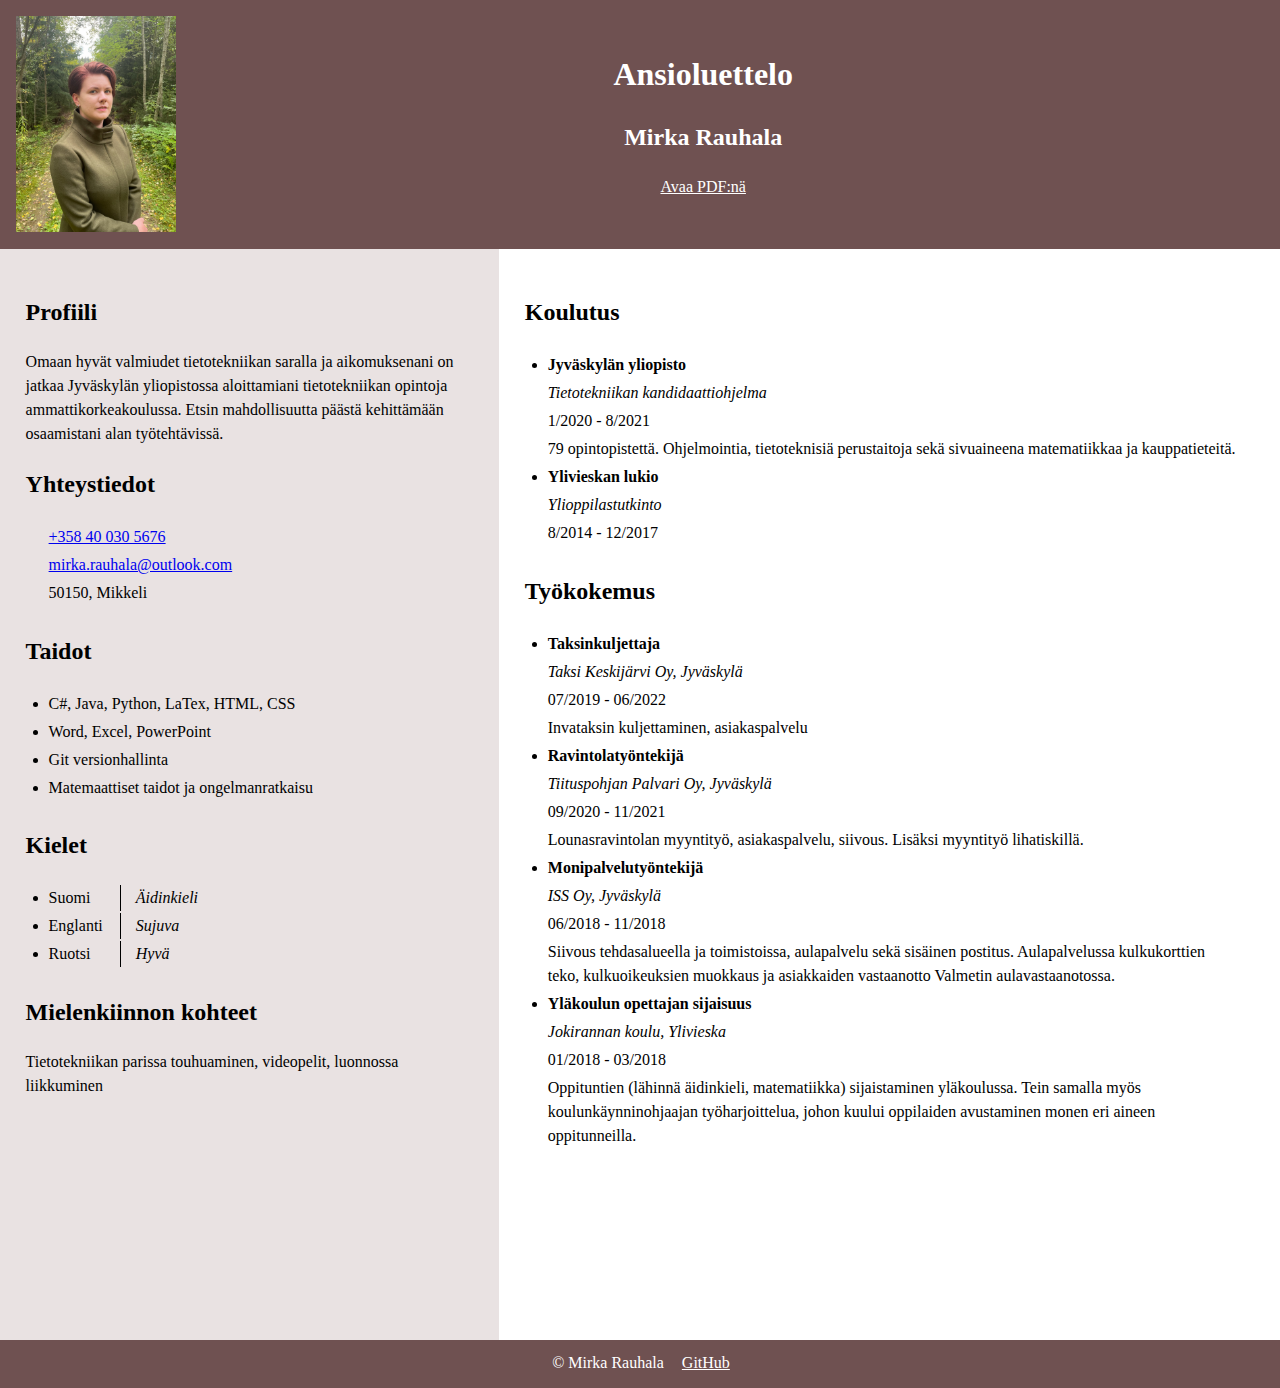
==== cv.html @ 895f56e8 "Footer ja kuva sekä hienosäätöä" ====
<!DOCTYPE html>
<html lang="en">
<head>
    <link rel="stylesheet" href="tyylit.css">
    <meta charset="UTF-8">
    <meta http-equiv="X-UA-Compatible" content="IE=edge">
    <meta name="viewport" content="width=device-width, initial-scale=1.0">
    <title>Ansioluettelo | Mirka Rauhala</title>
</head>
<body>
    <header class="header">
        <img src="img/cv_kuva.jpg" alt="Mirka Rauhala" style="float: left;width: 10em;">
        <div style="margin: 2.1em">
            <h1>Ansioluettelo</h1>
            <h2>Mirka Rauhala</h2>
            <a href="/assets/cv.pdf" target="_blank" style="color: white;">Avaa PDF:nä</a>
        </div>
    </header>

    <section class="leftcol">
        <h2>Profiili</h2>
        <p>Omaan hyvät valmiudet tietotekniikan saralla ja aikomuksenani on jatkaa Jyväskylän yliopistossa aloittamiani tietotekniikan opintoja ammattikorkeakoulussa. Etsin mahdollisuutta päästä kehittämään osaamistani alan työtehtävissä.</p>
        
        <h2>Yhteystiedot</h2>
        <table>
            <tr>
                <td><a href="tel:+358400305676">+358 40 030 5676</a></td>
            </tr>
            <tr>
                <td><a href="mailto:mirka.rauhala@outlook.com">mirka.rauhala@outlook.com</a></td>
            </tr>
            <tr>
                <td>50150, Mikkeli</td>
            </tr>
        </table>

        <h2>Taidot</h2>
        <table>
            <tr>
                <td><li>C#, Java, Python, LaTex, HTML, CSS</li></td>
            </tr>
            <tr>
                <td><li>Word, Excel, PowerPoint</li></td>
            </tr>
            <tr>
                <td><li>Git versionhallinta</li></td>
            </tr>
            <tr>
                <td><li>Matemaattiset taidot ja ongelmanratkaisu</li></td>
            </tr>
        </table>

        <h2>Kielet</h2>
        <table>
            <tr>
                <td><li>Suomi</li></td>
                <td class="td"><i>Äidinkieli</i></td>
            </tr>
            <tr>
                <td><li>Englanti</li> </td>
                <td class="td"><i>Sujuva</i></td>
            </tr>
            <tr>
                <td><li>Ruotsi</li></td>
                <td class="td"><i>Hyvä</i></td>
            </tr>
        </table>

        <h2>Mielenkiinnon kohteet</h2>
        <p>Tietotekniikan parissa touhuaminen, videopelit, luonnossa liikkuminen</p>
    </section>

    <section class="rightcol">
        <h2>Koulutus</h2>
        <table>
            <tr>
                <td><li><b>Jyväskylän yliopisto</b></li></td>
            </tr>
            <tr class="rightcoltr">
                <td><i>Tietotekniikan kandidaattiohjelma</i></td>
            </tr>
            <tr class="rightcoltr">
                <td>1/2020 - 8/2021</td>
            </tr>
            <tr class="rightcoltr">
                <td>79 opintopistettä. Ohjelmointia, tietoteknisiä perustaitoja sekä sivuaineena matematiikkaa ja kauppatieteitä.</td>
            </tr>
            <tr>
                <td><li><b>Ylivieskan lukio</b></li></td>
            </tr>
            <tr class="rightcoltr">
                <td><i>Ylioppilastutkinto</i></td>
            </tr>
            <tr>
                <td>8/2014 - 12/2017</td>
            </tr>
        </table>

        <h2>Työkokemus</h2>
        <table>
            <tr>
                <td><li><b>Taksinkuljettaja</b></li></td>
            </tr>
            <tr class="rightcoltr">
                <td><i>Taksi Keskijärvi Oy, Jyväskylä</i></td>
            </tr>
            <tr class="rightcoltr">
                <td>07/2019 - 06/2022</td>
            </tr>
            <tr class="rightcoltr">
                <td>Invataksin kuljettaminen, asiakaspalvelu</td>
            </tr>
            <tr>
                <td><li><b>Ravintolatyöntekijä</b></li></td>
            </tr>
            <tr class="rightcoltr">
                <td><i>Tiituspohjan Palvari Oy, Jyväskylä</i></td>
            </tr>
            <tr class="rightcoltr">
                <td>09/2020 - 11/2021</td>
            </tr>
            <tr class="rightcoltr">
                <td>Lounasravintolan myyntityö, asiakaspalvelu, siivous. Lisäksi myyntityö lihatiskillä.</td>
            </tr>
            <tr>
                <td><li><b>Monipalvelutyöntekijä</b></li></td>
            </tr>
            <tr class="rightcoltr">
                <td><i>ISS Oy, Jyväskylä</i></td>
            </tr>
            <tr class="rightcoltr">
                <td>06/2018 - 11/2018</td>
            </tr>
            <tr class="rightcoltr">
                <td>Siivous tehdasalueella ja toimistoissa, aulapalvelu sekä sisäinen postitus. Aulapalvelussa kulkukorttien teko, kulkuoikeuksien muokkaus ja asiakkaiden vastaanotto Valmetin aulavastaanotossa.</td>
            </tr>
            <tr>
                <td><li><b>Yläkoulun opettajan sijaisuus</b></li></td>
            </tr>
            <tr class="rightcoltr">
                <td><i>Jokirannan koulu, Ylivieska</i></td>
            </tr>
            <tr class="rightcoltr">
                <td>01/2018 - 03/2018</td>
            </tr>
            <tr class="rightcoltr">
                <td>Oppituntien (lähinnä äidinkieli, matematiikka) sijaistaminen yläkoulussa. Tein samalla myös koulunkäynninohjaajan työharjoittelua, johon kuului oppilaiden avustaminen monen eri aineen oppitunneilla.</td>
            </tr>
        </table>
    </section>

    <footer>
        <table style="margin-left:auto;margin-right:auto;">
            <tr>
                <td>© Mirka Rauhala</td>
                <td><a style="color: white;" href="https://github.com/rauhalam">GitHub</a></td>
            </tr>
        </table>
    </footer>
</body>
</html>
---- tyylit.css ----
/* Tänne tyylit */
body {
    box-sizing: border-box;
    background-color: white;
    font-family: 'Palatino', 'Times New Roman', Times, serif;
    margin: 0;
    padding: 0;
    line-height: 1.5;
}
.header {
    background-color: #6f5151;
    color: white;
    text-align: center;
    padding: 1em;
}
.leftcol {
    float: left;
    background-color: #e9e2e2;
    width: 35%;
    padding: 2%;
    height: 65em;
}
.rightcol {
    float: left;
    background-color: white;
    padding: 2%;
    width: 57%;
}
img {
    width: 100%;
}
table {
    border: none;
    padding-bottom: 5px;
    margin-left: 20px;
}
td {
    text-align: left;
    padding-right: 15px;
}
.td {
    padding-left: 15px;
    border-left: black solid 1px;
}
.rightcoltr {
    padding-left: 15px;
}
footer {
    background-color: #6f5151;
    color: white;
    text-align: center;
    padding: 0.5em;
    height: 2em;
    width: 100%;
    float: left;
}
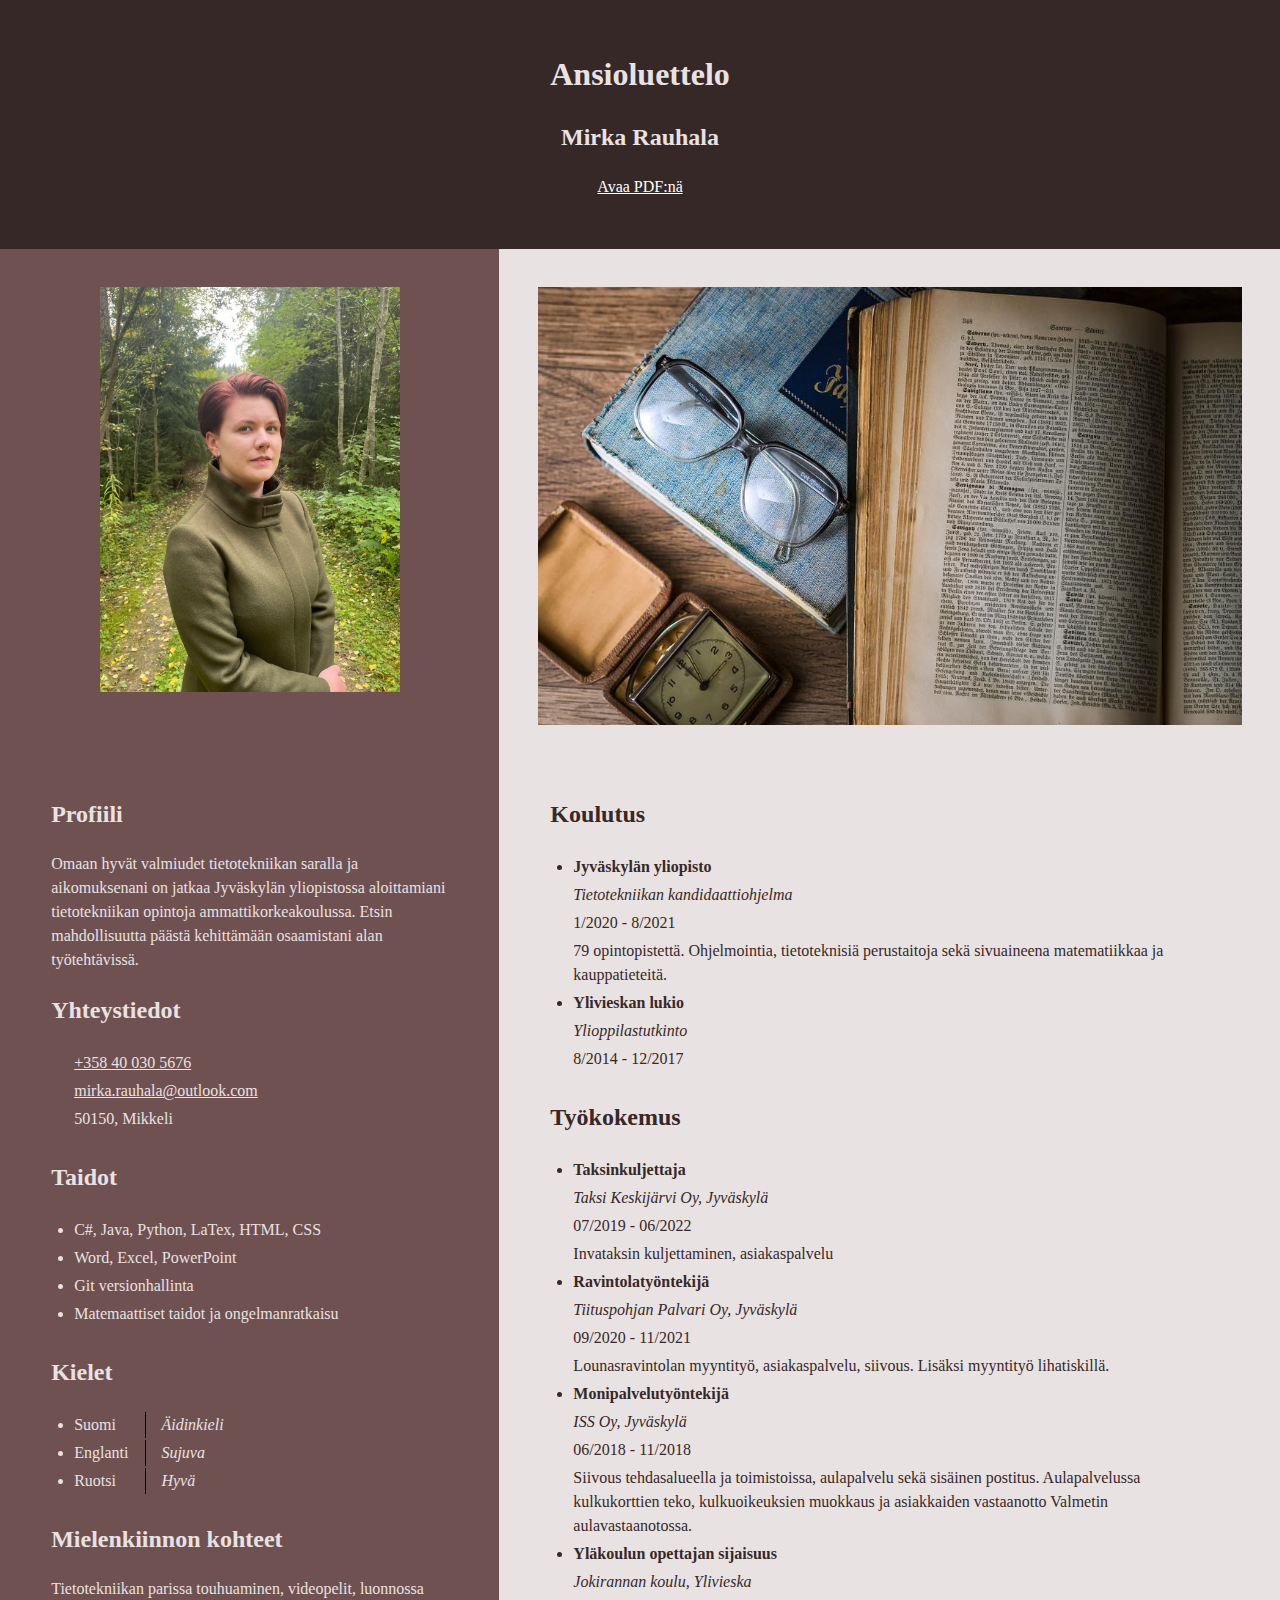
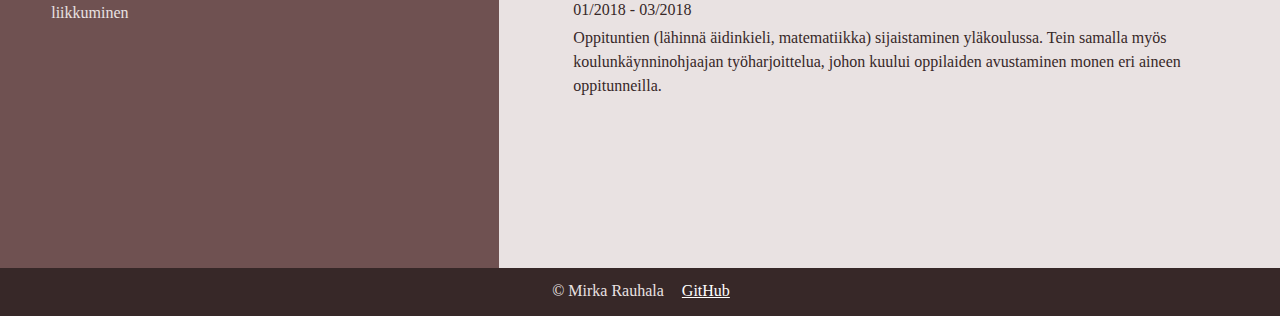
==== commit 6d9e67b2: "sivuston rakenteen muutoksia" ====
--- a/cv.html
+++ b/cv.html
@@ -9,7 +9,7 @@
 </head>
 <body>
     <header class="header">
-        <img src="img/cv_kuva.jpg" alt="Mirka Rauhala" style="float: left;width: 10em;">
+        <!--<img src="img/cv_kuva.jpg" alt="Mirka Rauhala" style="float: left;width: 10em;"> -->
         <div style="margin: 2.1em">
             <h1>Ansioluettelo</h1>
             <h2>Mirka Rauhala</h2>
@@ -17,17 +17,29 @@
         </div>
     </header>
 
+    <section class="middleleft">
+        <img style="max-width: 300px;" src="img/cv_kuva.jpg" alt="Mirka Rauhala">
+    </section>
+
+    <section class="middleright">
+        <img src="img/book.jpg" alt="Opiskelu">
+        <!-- <div style="width: 200px; height:50px; margin: auto;">
+            <h2>Profiili</h2>
+            <p>Omaan hyvät valmiudet tietotekniikan saralla ja aikomuksenani on jatkaa Jyväskylän yliopistossa aloittamiani tietotekniikan opintoja ammattikorkeakoulussa. Etsin mahdollisuutta päästä kehittämään osaamistani alan työtehtävissä.</p> 
+        </div> -->
+    </section>
+
     <section class="leftcol">
         <h2>Profiili</h2>
-        <p>Omaan hyvät valmiudet tietotekniikan saralla ja aikomuksenani on jatkaa Jyväskylän yliopistossa aloittamiani tietotekniikan opintoja ammattikorkeakoulussa. Etsin mahdollisuutta päästä kehittämään osaamistani alan työtehtävissä.</p>
+        <p>Omaan hyvät valmiudet tietotekniikan saralla ja aikomuksenani on jatkaa Jyväskylän yliopistossa aloittamiani tietotekniikan opintoja ammattikorkeakoulussa. Etsin mahdollisuutta päästä kehittämään osaamistani alan työtehtävissä.</p> 
         
         <h2>Yhteystiedot</h2>
         <table>
             <tr>
-                <td><a href="tel:+358400305676">+358 40 030 5676</a></td>
+                <td><a style="color: #e9e2e2;" href="tel:+358400305676">+358 40 030 5676</a></td>
             </tr>
             <tr>
-                <td><a href="mailto:mirka.rauhala@outlook.com">mirka.rauhala@outlook.com</a></td>
+                <td><a style="color: #e9e2e2;" href="mailto:mirka.rauhala@outlook.com">mirka.rauhala@outlook.com</a></td>
             </tr>
             <tr>
                 <td>50150, Mikkeli</td>
--- a/tyylit.css
+++ b/tyylit.css
@@ -1,33 +1,53 @@
 /* Tänne tyylit */
 body {
     box-sizing: border-box;
-    background-color: white;
+    background-color:#e9e2e2;
+    color: #372828;
     font-family: 'Palatino', 'Times New Roman', Times, serif;
     margin: 0;
     padding: 0;
     line-height: 1.5;
 }
 .header {
-    background-color: #6f5151;
-    color: white;
+    background-color: #372828;
+    color:#e9e2e2;
     text-align: center;
     padding: 1em;
 }
+.middleleft {
+    padding: 3%;
+    background-color:#6f5151;
+    width: 33%;
+    float: left;
+    height: 25em;
+}
+.middleright {
+    padding: 3%;
+    background-color:#e9e2e2;
+    color:#372828;
+    width: 55%;
+    float: left;
+    height: 25em;
+    margin: 0 auto;
+}
 .leftcol {
     float: left;
-    background-color: #e9e2e2;
-    width: 35%;
-    padding: 2%;
+    background-color:#6f5151;
+    color:#e9e2e2;
+    width: 31%;
+    padding: 4%;
     height: 65em;
 }
 .rightcol {
     float: left;
-    background-color: white;
-    padding: 2%;
-    width: 57%;
+    background-color:#e9e2e2;
+    padding: 4%;
+    width: 53%;
 }
 img {
     width: 100%;
+    margin: auto;
+    display: block;
 }
 table {
     border: none;
@@ -46,8 +66,8 @@
     padding-left: 15px;
 }
 footer {
-    background-color: #6f5151;
-    color: white;
+    background-color:#372828;
+    color:#e9e2e2;
     text-align: center;
     padding: 0.5em;
     height: 2em;
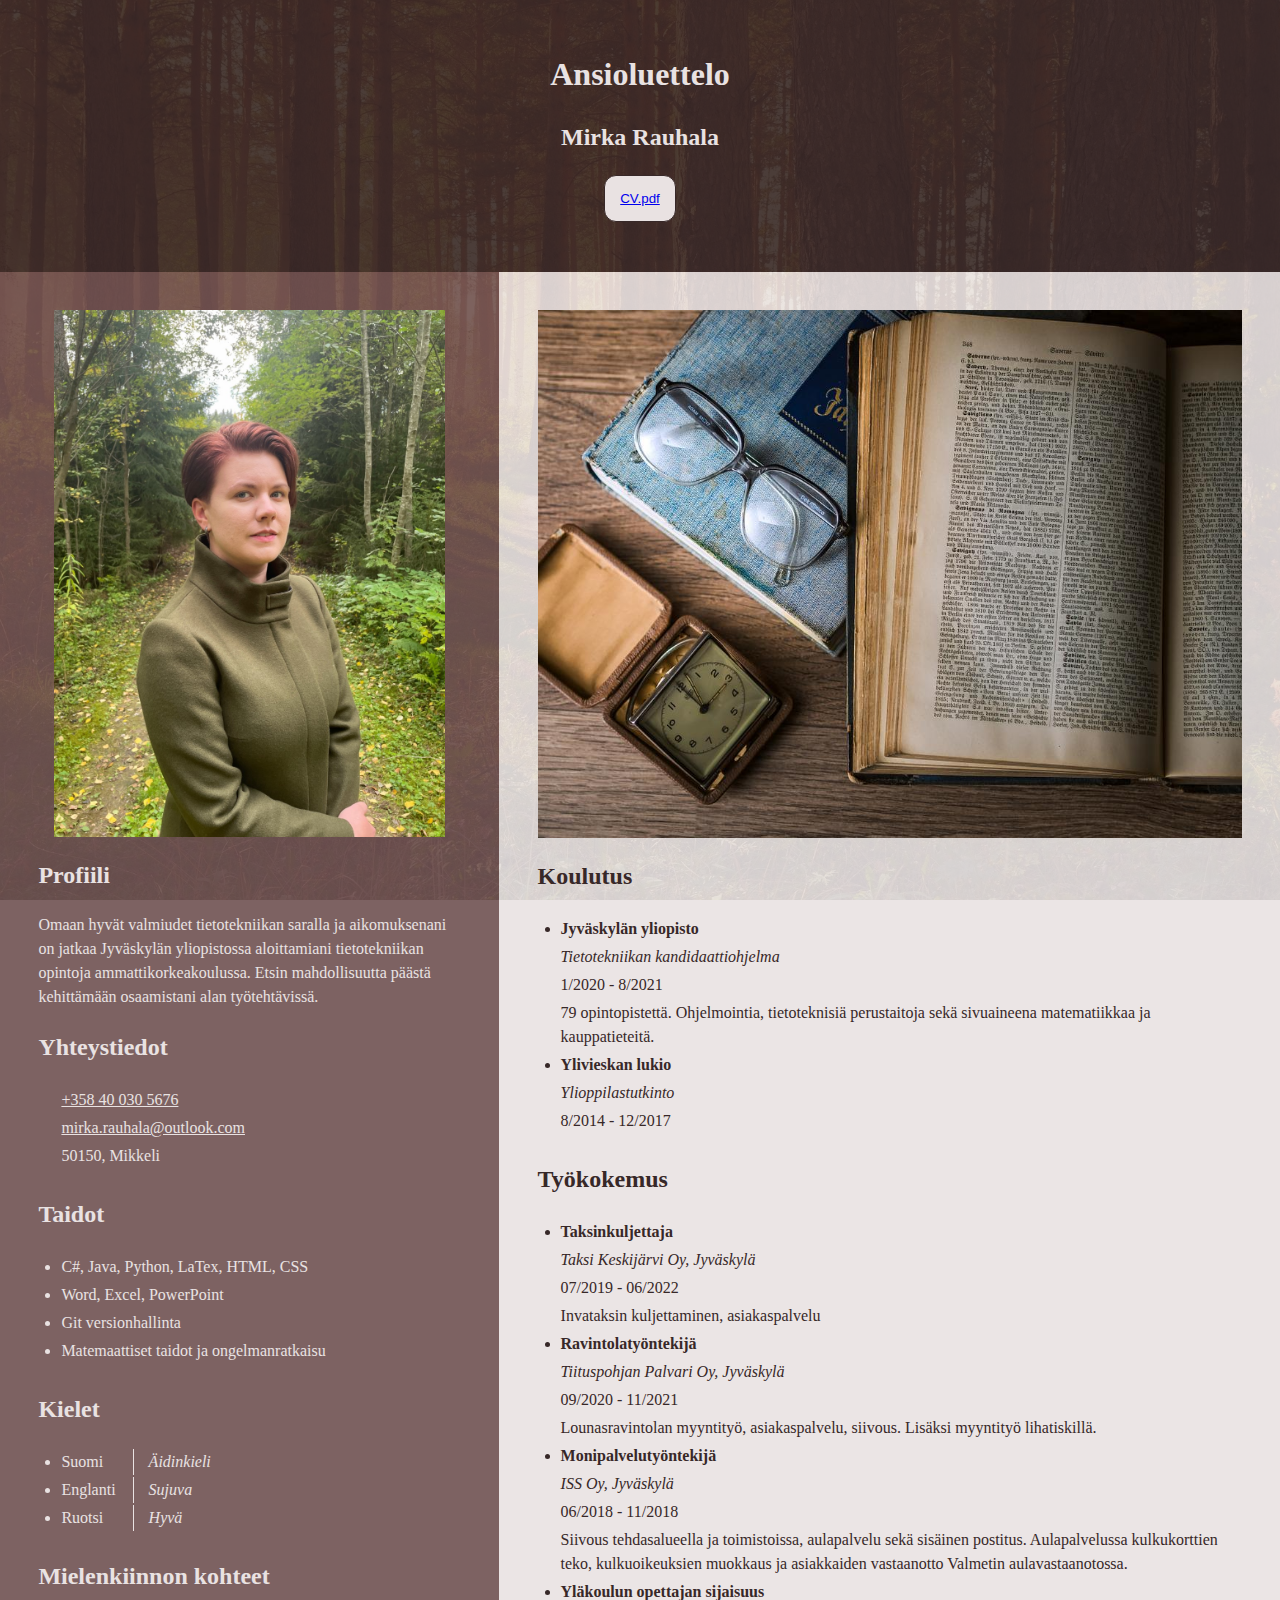
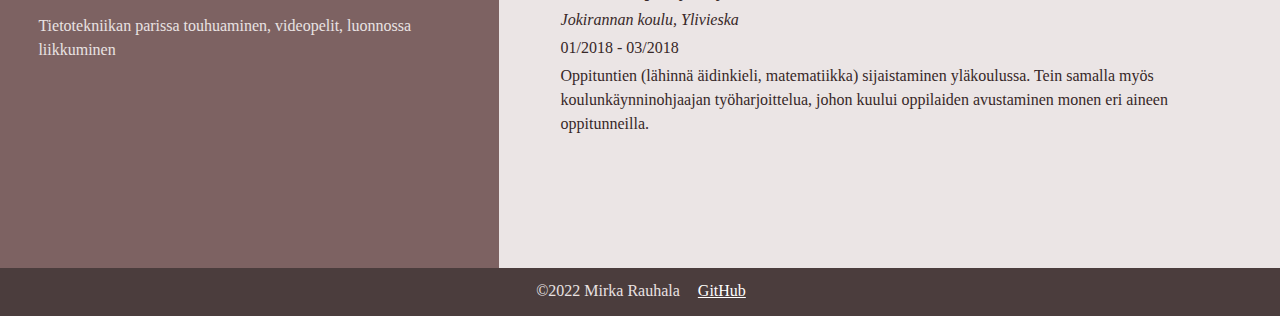
==== commit edba7da8: "Kuvien kanssa taistelu" ====
--- a/cv.html
+++ b/cv.html
@@ -8,166 +8,161 @@
     <title>Ansioluettelo | Mirka Rauhala</title>
 </head>
 <body>
-    <header class="header">
-        <!--<img src="img/cv_kuva.jpg" alt="Mirka Rauhala" style="float: left;width: 10em;"> -->
-        <div style="margin: 2.1em">
-            <h1>Ansioluettelo</h1>
-            <h2>Mirka Rauhala</h2>
-            <a href="/assets/cv.pdf" target="_blank" style="color: white;">Avaa PDF:nä</a>
-        </div>
-    </header>
-
-    <section class="middleleft">
-        <img style="max-width: 300px;" src="img/cv_kuva.jpg" alt="Mirka Rauhala">
+    <section class="sivu">
+        <header class="header">
+            <!--<img src="img/cv_kuva.jpg" alt="Mirka Rauhala" style="float: left;width: 10em;"> -->
+            <div style="margin: 2.1em">
+                <h1>Ansioluettelo</h1>
+                <h2>Mirka Rauhala</h2>
+                <button class="button button1"><a href="/assets/cv.pdf" target="_blank">CV.pdf</a></button>
+            </div>
+        </header>
+        <!-- <section class="middleleft">
+            <img src="img/cv_kuva_scale.jpg" alt="Mirka Rauhala">
+        </section>
+        <section class="middleright">
+            <img src="img/book.jpg" alt="Opiskelu">
+        </section> -->
+        <section class="leftcol">
+            <div style="width: 92.5%; margin-left: auto; margin-right: auto;">
+                <img src="img/cv_kuva.jpg" alt="Mirka Rauhala">
+            </div>
+            <h2>Profiili</h2>
+            <p>Omaan hyvät valmiudet tietotekniikan saralla ja aikomuksenani on jatkaa Jyväskylän yliopistossa aloittamiani tietotekniikan opintoja ammattikorkeakoulussa. Etsin mahdollisuutta päästä kehittämään osaamistani alan työtehtävissä.</p>
+        
+            <h2>Yhteystiedot</h2>
+            <table>
+                <tr>
+                    <td><a style="color: #e9e2e2;" href="tel:+358400305676">+358 40 030 5676</a></td>
+                </tr>
+                <tr>
+                    <td><a style="color: #e9e2e2;" href="mailto:mirka.rauhala@outlook.com">mirka.rauhala@outlook.com</a></td>
+                </tr>
+                <tr>
+                    <td>50150, Mikkeli</td>
+                </tr>
+            </table>
+            <h2>Taidot</h2>
+            <table>
+                <tr>
+                    <td><li>C#, Java, Python, LaTex, HTML, CSS</li></td>
+                </tr>
+                <tr>
+                    <td><li>Word, Excel, PowerPoint</li></td>
+                </tr>
+                <tr>
+                    <td><li>Git versionhallinta</li></td>
+                </tr>
+                <tr>
+                    <td><li>Matemaattiset taidot ja ongelmanratkaisu</li></td>
+                </tr>
+            </table>
+            <h2>Kielet</h2>
+            <table>
+                <tr>
+                    <td><li>Suomi</li></td>
+                    <td class="td"><i>Äidinkieli</i></td>
+                </tr>
+                <tr>
+                    <td><li>Englanti</li> </td>
+                    <td class="td"><i>Sujuva</i></td>
+                </tr>
+                <tr>
+                    <td><li>Ruotsi</li></td>
+                    <td class="td"><i>Hyvä</i></td>
+                </tr>
+            </table>
+            <h2>Mielenkiinnon kohteet</h2>
+            <p>Tietotekniikan parissa touhuaminen, videopelit, luonnossa liikkuminen</p>
+        </section>
+        <section class="rightcol">
+            <div style="width: 100%;">
+                <img src="img/book.jpg" alt="Opiskelu">
+            </div>
+            <h2>Koulutus</h2>
+            <table>
+                <tr>
+                    <td><li><b>Jyväskylän yliopisto</b></li></td>
+                </tr>
+                <tr class="rightcoltr">
+                    <td><i>Tietotekniikan kandidaattiohjelma</i></td>
+                </tr>
+                <tr class="rightcoltr">
+                    <td>1/2020 - 8/2021</td>
+                </tr>
+                <tr class="rightcoltr">
+                    <td>79 opintopistettä. Ohjelmointia, tietoteknisiä perustaitoja sekä sivuaineena matematiikkaa ja kauppatieteitä.</td>
+                </tr>
+                <tr>
+                    <td><li><b>Ylivieskan lukio</b></li></td>
+                </tr>
+                <tr class="rightcoltr">
+                    <td><i>Ylioppilastutkinto</i></td>
+                </tr>
+                <tr>
+                    <td>8/2014 - 12/2017</td>
+                </tr>
+            </table>
+            <h2>Työkokemus</h2>
+            <table>
+                <tr>
+                    <td><li><b>Taksinkuljettaja</b></li></td>
+                </tr>
+                <tr class="rightcoltr">
+                    <td><i>Taksi Keskijärvi Oy, Jyväskylä</i></td>
+                </tr>
+                <tr class="rightcoltr">
+                    <td>07/2019 - 06/2022</td>
+                </tr>
+                <tr class="rightcoltr">
+                    <td>Invataksin kuljettaminen, asiakaspalvelu</td>
+                </tr>
+                <tr>
+                    <td><li><b>Ravintolatyöntekijä</b></li></td>
+                </tr>
+                <tr class="rightcoltr">
+                    <td><i>Tiituspohjan Palvari Oy, Jyväskylä</i></td>
+                </tr>
+                <tr class="rightcoltr">
+                    <td>09/2020 - 11/2021</td>
+                </tr>
+                <tr class="rightcoltr">
+                    <td>Lounasravintolan myyntityö, asiakaspalvelu, siivous. Lisäksi myyntityö lihatiskillä.</td>
+                </tr>
+                <tr>
+                    <td><li><b>Monipalvelutyöntekijä</b></li></td>
+                </tr>
+                <tr class="rightcoltr">
+                    <td><i>ISS Oy, Jyväskylä</i></td>
+                </tr>
+                <tr class="rightcoltr">
+                    <td>06/2018 - 11/2018</td>
+                </tr>
+                <tr class="rightcoltr">
+                    <td>Siivous tehdasalueella ja toimistoissa, aulapalvelu sekä sisäinen postitus. Aulapalvelussa kulkukorttien teko, kulkuoikeuksien muokkaus ja asiakkaiden vastaanotto Valmetin aulavastaanotossa.</td>
+                </tr>
+                <tr>
+                    <td><li><b>Yläkoulun opettajan sijaisuus</b></li></td>
+                </tr>
+                <tr class="rightcoltr">
+                    <td><i>Jokirannan koulu, Ylivieska</i></td>
+                </tr>
+                <tr class="rightcoltr">
+                    <td>01/2018 - 03/2018</td>
+                </tr>
+                <tr class="rightcoltr">
+                    <td>Oppituntien (lähinnä äidinkieli, matematiikka) sijaistaminen yläkoulussa. Tein samalla myös koulunkäynninohjaajan työharjoittelua, johon kuului oppilaiden avustaminen monen eri aineen oppitunneilla.</td>
+                </tr>
+            </table>
+        </section>
+        <footer>
+            <table style="margin-left:auto;margin-right:auto;">
+                <tr>
+                    <td>©2022 Mirka Rauhala</td>
+                    <td><a style="color: white;" href="https://github.com/rauhalam">GitHub</a></td>
+                </tr>
+            </table>
+        </footer>
     </section>
-
-    <section class="middleright">
-        <img src="img/book.jpg" alt="Opiskelu">
-        <!-- <div style="width: 200px; height:50px; margin: auto;">
-            <h2>Profiili</h2>
-            <p>Omaan hyvät valmiudet tietotekniikan saralla ja aikomuksenani on jatkaa Jyväskylän yliopistossa aloittamiani tietotekniikan opintoja ammattikorkeakoulussa. Etsin mahdollisuutta päästä kehittämään osaamistani alan työtehtävissä.</p> 
-        </div> -->
-    </section>
-
-    <section class="leftcol">
-        <h2>Profiili</h2>
-        <p>Omaan hyvät valmiudet tietotekniikan saralla ja aikomuksenani on jatkaa Jyväskylän yliopistossa aloittamiani tietotekniikan opintoja ammattikorkeakoulussa. Etsin mahdollisuutta päästä kehittämään osaamistani alan työtehtävissä.</p> 
-        
-        <h2>Yhteystiedot</h2>
-        <table>
-            <tr>
-                <td><a style="color: #e9e2e2;" href="tel:+358400305676">+358 40 030 5676</a></td>
-            </tr>
-            <tr>
-                <td><a style="color: #e9e2e2;" href="mailto:mirka.rauhala@outlook.com">mirka.rauhala@outlook.com</a></td>
-            </tr>
-            <tr>
-                <td>50150, Mikkeli</td>
-            </tr>
-        </table>
-
-        <h2>Taidot</h2>
-        <table>
-            <tr>
-                <td><li>C#, Java, Python, LaTex, HTML, CSS</li></td>
-            </tr>
-            <tr>
-                <td><li>Word, Excel, PowerPoint</li></td>
-            </tr>
-            <tr>
-                <td><li>Git versionhallinta</li></td>
-            </tr>
-            <tr>
-                <td><li>Matemaattiset taidot ja ongelmanratkaisu</li></td>
-            </tr>
-        </table>
-
-        <h2>Kielet</h2>
-        <table>
-            <tr>
-                <td><li>Suomi</li></td>
-                <td class="td"><i>Äidinkieli</i></td>
-            </tr>
-            <tr>
-                <td><li>Englanti</li> </td>
-                <td class="td"><i>Sujuva</i></td>
-            </tr>
-            <tr>
-                <td><li>Ruotsi</li></td>
-                <td class="td"><i>Hyvä</i></td>
-            </tr>
-        </table>
-
-        <h2>Mielenkiinnon kohteet</h2>
-        <p>Tietotekniikan parissa touhuaminen, videopelit, luonnossa liikkuminen</p>
-    </section>
-
-    <section class="rightcol">
-        <h2>Koulutus</h2>
-        <table>
-            <tr>
-                <td><li><b>Jyväskylän yliopisto</b></li></td>
-            </tr>
-            <tr class="rightcoltr">
-                <td><i>Tietotekniikan kandidaattiohjelma</i></td>
-            </tr>
-            <tr class="rightcoltr">
-                <td>1/2020 - 8/2021</td>
-            </tr>
-            <tr class="rightcoltr">
-                <td>79 opintopistettä. Ohjelmointia, tietoteknisiä perustaitoja sekä sivuaineena matematiikkaa ja kauppatieteitä.</td>
-            </tr>
-            <tr>
-                <td><li><b>Ylivieskan lukio</b></li></td>
-            </tr>
-            <tr class="rightcoltr">
-                <td><i>Ylioppilastutkinto</i></td>
-            </tr>
-            <tr>
-                <td>8/2014 - 12/2017</td>
-            </tr>
-        </table>
-
-        <h2>Työkokemus</h2>
-        <table>
-            <tr>
-                <td><li><b>Taksinkuljettaja</b></li></td>
-            </tr>
-            <tr class="rightcoltr">
-                <td><i>Taksi Keskijärvi Oy, Jyväskylä</i></td>
-            </tr>
-            <tr class="rightcoltr">
-                <td>07/2019 - 06/2022</td>
-            </tr>
-            <tr class="rightcoltr">
-                <td>Invataksin kuljettaminen, asiakaspalvelu</td>
-            </tr>
-            <tr>
-                <td><li><b>Ravintolatyöntekijä</b></li></td>
-            </tr>
-            <tr class="rightcoltr">
-                <td><i>Tiituspohjan Palvari Oy, Jyväskylä</i></td>
-            </tr>
-            <tr class="rightcoltr">
-                <td>09/2020 - 11/2021</td>
-            </tr>
-            <tr class="rightcoltr">
-                <td>Lounasravintolan myyntityö, asiakaspalvelu, siivous. Lisäksi myyntityö lihatiskillä.</td>
-            </tr>
-            <tr>
-                <td><li><b>Monipalvelutyöntekijä</b></li></td>
-            </tr>
-            <tr class="rightcoltr">
-                <td><i>ISS Oy, Jyväskylä</i></td>
-            </tr>
-            <tr class="rightcoltr">
-                <td>06/2018 - 11/2018</td>
-            </tr>
-            <tr class="rightcoltr">
-                <td>Siivous tehdasalueella ja toimistoissa, aulapalvelu sekä sisäinen postitus. Aulapalvelussa kulkukorttien teko, kulkuoikeuksien muokkaus ja asiakkaiden vastaanotto Valmetin aulavastaanotossa.</td>
-            </tr>
-            <tr>
-                <td><li><b>Yläkoulun opettajan sijaisuus</b></li></td>
-            </tr>
-            <tr class="rightcoltr">
-                <td><i>Jokirannan koulu, Ylivieska</i></td>
-            </tr>
-            <tr class="rightcoltr">
-                <td>01/2018 - 03/2018</td>
-            </tr>
-            <tr class="rightcoltr">
-                <td>Oppituntien (lähinnä äidinkieli, matematiikka) sijaistaminen yläkoulussa. Tein samalla myös koulunkäynninohjaajan työharjoittelua, johon kuului oppilaiden avustaminen monen eri aineen oppitunneilla.</td>
-            </tr>
-        </table>
-    </section>
-
-    <footer>
-        <table style="margin-left:auto;margin-right:auto;">
-            <tr>
-                <td>© Mirka Rauhala</td>
-                <td><a style="color: white;" href="https://github.com/rauhalam">GitHub</a></td>
-            </tr>
-        </table>
-    </footer>
 </body>
 </html>--- a/tyylit.css
+++ b/tyylit.css
@@ -1,48 +1,64 @@
 /* Tänne tyylit */
 body {
     box-sizing: border-box;
-    background-color:#e9e2e2;
+    background-image: url('img/forest-g54e05bba7_1920.jpg');
+    background-repeat: no-repeat;
+    background-attachment: fixed;  
+    background-size: cover;
     color: #372828;
     font-family: 'Palatino', 'Times New Roman', Times, serif;
+    font-size: 16px;
     margin: 0;
     padding: 0;
     line-height: 1.5;
 }
+h1 {
+    font-size: 32px;
+}
+.sivu {
+    max-width: 1400px; 
+    margin-left:auto; 
+    margin-right:auto;
+    
+}
 .header {
-    background-color: #372828;
+    background-color: rgb(55, 40, 40, 0.9);
     color:#e9e2e2;
     text-align: center;
     padding: 1em;
 }
-.middleleft {
+/* .middleleft {
     padding: 3%;
-    background-color:#6f5151;
+    padding-bottom: 0;
+    background-color: rgb(111, 81, 81, 0.9);
     width: 33%;
     float: left;
     height: 25em;
 }
 .middleright {
     padding: 3%;
-    background-color:#e9e2e2;
+    padding-bottom: 0 ;
+    background-color: rgb(233, 226, 226, 0.9);
     color:#372828;
     width: 55%;
     float: left;
     height: 25em;
     margin: 0 auto;
-}
+} */
 .leftcol {
     float: left;
-    background-color:#6f5151;
+    background-color:rgb(111, 81, 81, 0.9);
     color:#e9e2e2;
-    width: 31%;
-    padding: 4%;
-    height: 65em;
+    width: 33%;
+    padding: 3%;
+    height:95em
 }
 .rightcol {
     float: left;
-    background-color:#e9e2e2;
-    padding: 4%;
-    width: 53%;
+    background-color:rgb(233, 226, 226, 0.9);
+    padding: 3%;
+    width: 55%;
+    height: 95em;
 }
 img {
     width: 100%;
@@ -60,13 +76,30 @@
 }
 .td {
     padding-left: 15px;
-    border-left: black solid 1px;
+    border-left:#e9e2e2 solid 1px;
 }
 .rightcoltr {
     padding-left: 15px;
 }
+.clearfix::after {
+    content: "";
+    clear: both;
+    display: table;
+}
+.button {
+    background-color: #e9e2e2;
+    border: #372828 solid 1px;
+    color: #372828;
+    padding: 15px;
+    text-align: center;
+    border-radius: 12px;
+    transition-duration: 0.2s;
+}
+.button1:hover {
+    background-color: rgb(233, 226, 226, 0.5);
+} 
 footer {
-    background-color:#372828;
+    background-color:rgb(55, 40, 40, 0.9);
     color:#e9e2e2;
     text-align: center;
     padding: 0.5em;
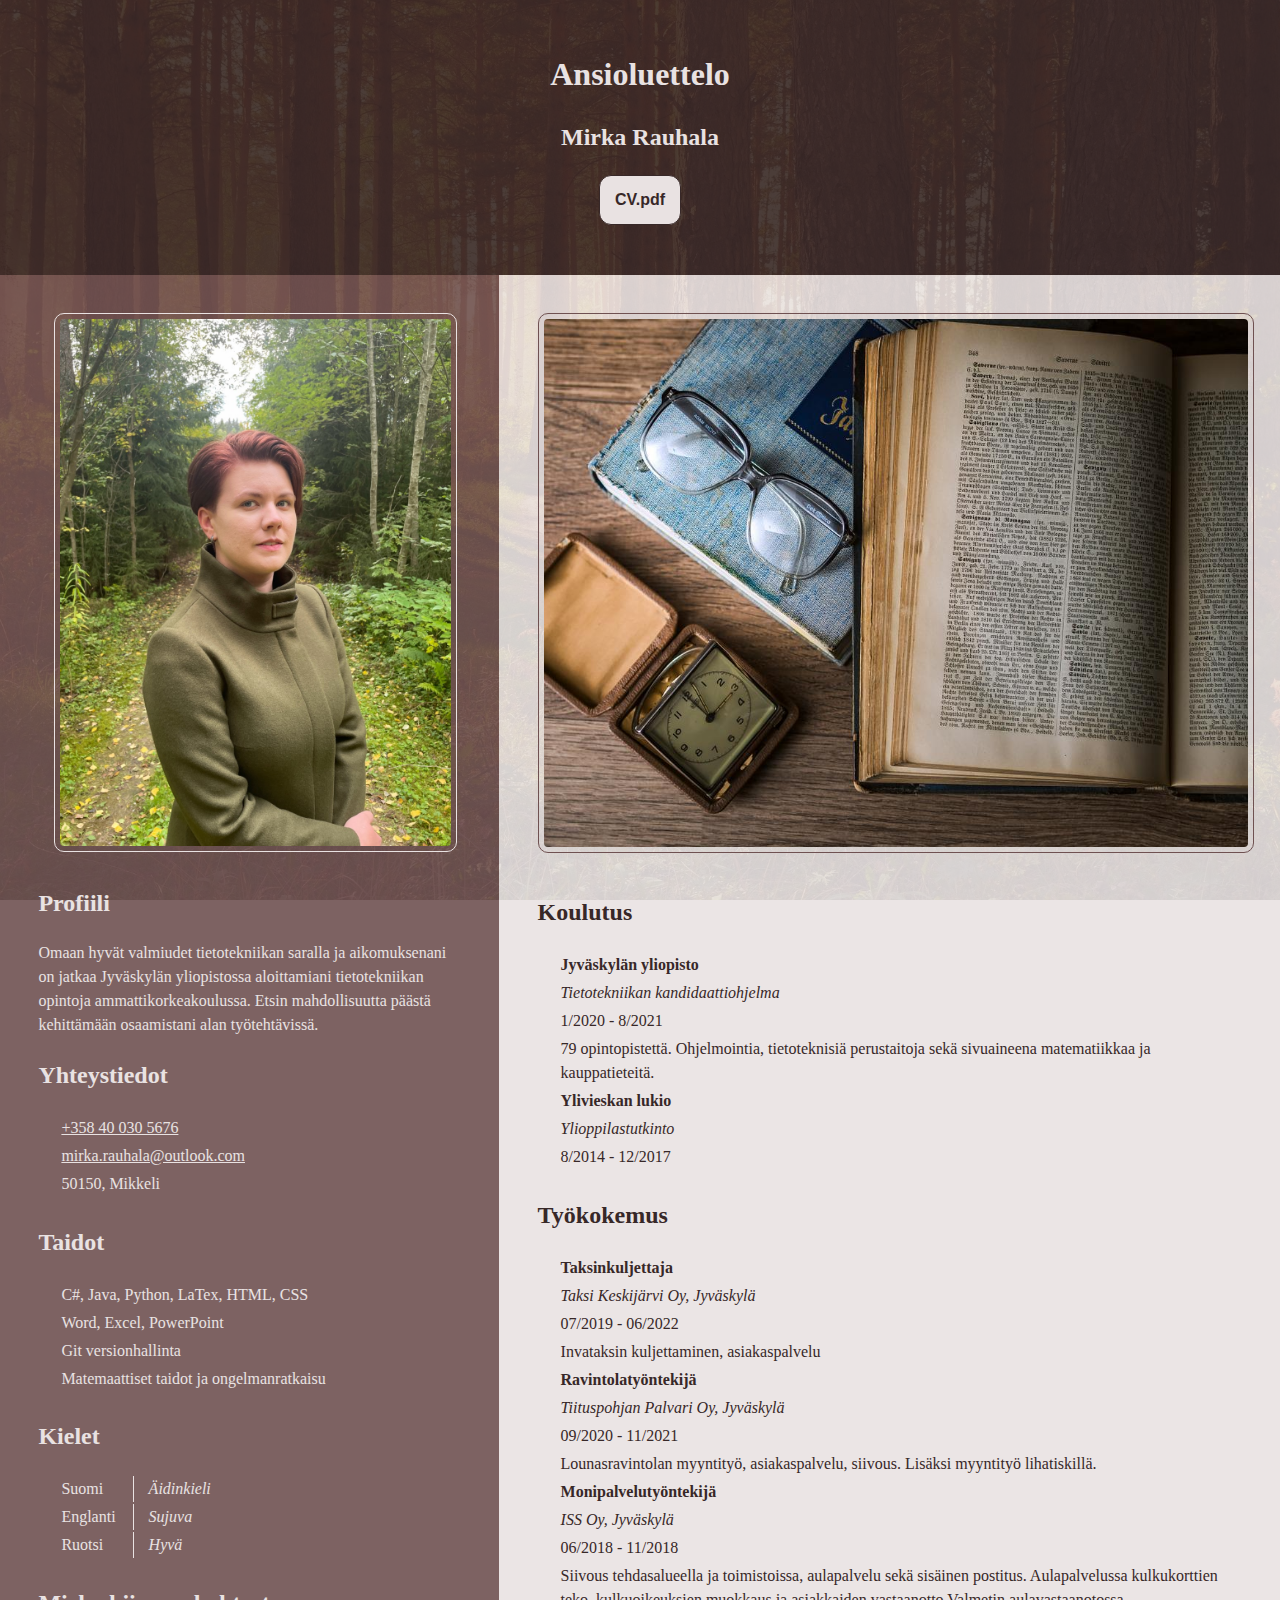
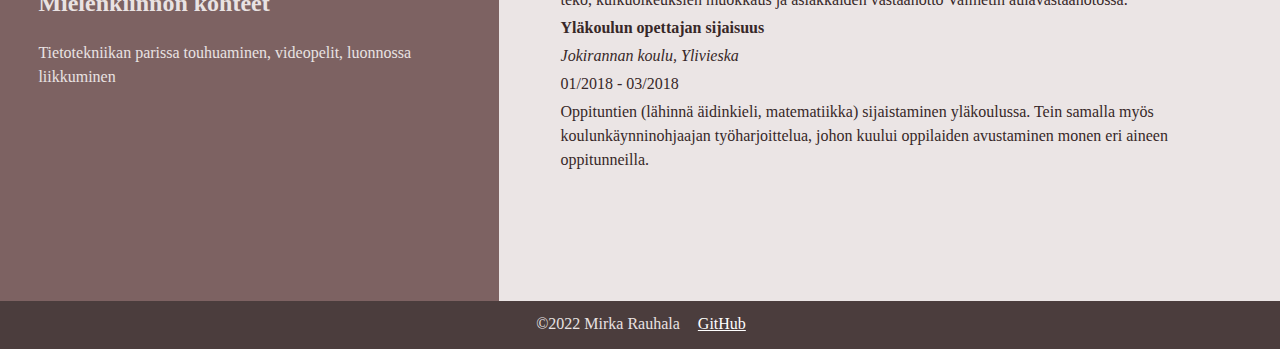
==== commit 419b5123: "Bootstrap kokeilu" ====
--- a/cv.html
+++ b/cv.html
@@ -14,7 +14,7 @@
             <div style="margin: 2.1em">
                 <h1>Ansioluettelo</h1>
                 <h2>Mirka Rauhala</h2>
-                <button class="button button1"><a href="/assets/cv.pdf" target="_blank">CV.pdf</a></button>
+                <button class="button button1" onclick="location.href='/assets/cv.pdf'; target='_blank'"><b>CV.pdf</b></button>
             </div>
         </header>
         <!-- <section class="middleleft">
@@ -24,8 +24,8 @@
             <img src="img/book.jpg" alt="Opiskelu">
         </section> -->
         <section class="leftcol">
-            <div style="width: 92.5%; margin-left: auto; margin-right: auto;">
-                <img src="img/cv_kuva.jpg" alt="Mirka Rauhala">
+            <div style="width: 92.5%; margin-left: auto; margin-right: auto; padding-bottom: 3%;">
+                <img style="border:#e9e2e2 solid 1px;" src="img/cv_kuva.jpg" alt="Mirka Rauhala">
             </div>
             <h2>Profiili</h2>
             <p>Omaan hyvät valmiudet tietotekniikan saralla ja aikomuksenani on jatkaa Jyväskylän yliopistossa aloittamiani tietotekniikan opintoja ammattikorkeakoulussa. Etsin mahdollisuutta päästä kehittämään osaamistani alan työtehtävissä.</p>
@@ -45,30 +45,30 @@
             <h2>Taidot</h2>
             <table>
                 <tr>
-                    <td><li>C#, Java, Python, LaTex, HTML, CSS</li></td>
+                    <td>C#, Java, Python, LaTex, HTML, CSS</td>
                 </tr>
                 <tr>
-                    <td><li>Word, Excel, PowerPoint</li></td>
+                    <td>Word, Excel, PowerPoint</td>
                 </tr>
                 <tr>
-                    <td><li>Git versionhallinta</li></td>
+                    <td>Git versionhallinta</td>
                 </tr>
                 <tr>
-                    <td><li>Matemaattiset taidot ja ongelmanratkaisu</li></td>
+                    <td>Matemaattiset taidot ja ongelmanratkaisu</td>
                 </tr>
             </table>
             <h2>Kielet</h2>
             <table>
                 <tr>
-                    <td><li>Suomi</li></td>
+                    <td>Suomi</td>
                     <td class="td"><i>Äidinkieli</i></td>
                 </tr>
                 <tr>
-                    <td><li>Englanti</li> </td>
+                    <td>Englanti</td>
                     <td class="td"><i>Sujuva</i></td>
                 </tr>
                 <tr>
-                    <td><li>Ruotsi</li></td>
+                    <td>Ruotsi</td>
                     <td class="td"><i>Hyvä</i></td>
                 </tr>
             </table>
@@ -76,13 +76,13 @@
             <p>Tietotekniikan parissa touhuaminen, videopelit, luonnossa liikkuminen</p>
         </section>
         <section class="rightcol">
-            <div style="width: 100%;">
-                <img src="img/book.jpg" alt="Opiskelu">
+            <div style="width: 100%; padding-bottom: 3%;">
+                <img style="border: rgb(111, 81, 81) solid 1px;" src="img/book.jpg" alt="Opiskelu">
             </div>
             <h2>Koulutus</h2>
             <table>
                 <tr>
-                    <td><li><b>Jyväskylän yliopisto</b></li></td>
+                    <td><b>Jyväskylän yliopisto</b></td>
                 </tr>
                 <tr class="rightcoltr">
                     <td><i>Tietotekniikan kandidaattiohjelma</i></td>
@@ -94,7 +94,7 @@
                     <td>79 opintopistettä. Ohjelmointia, tietoteknisiä perustaitoja sekä sivuaineena matematiikkaa ja kauppatieteitä.</td>
                 </tr>
                 <tr>
-                    <td><li><b>Ylivieskan lukio</b></li></td>
+                    <td><b>Ylivieskan lukio</b></td>
                 </tr>
                 <tr class="rightcoltr">
                     <td><i>Ylioppilastutkinto</i></td>
@@ -106,7 +106,7 @@
             <h2>Työkokemus</h2>
             <table>
                 <tr>
-                    <td><li><b>Taksinkuljettaja</b></li></td>
+                    <td><b>Taksinkuljettaja</b></td>
                 </tr>
                 <tr class="rightcoltr">
                     <td><i>Taksi Keskijärvi Oy, Jyväskylä</i></td>
@@ -118,7 +118,7 @@
                     <td>Invataksin kuljettaminen, asiakaspalvelu</td>
                 </tr>
                 <tr>
-                    <td><li><b>Ravintolatyöntekijä</b></li></td>
+                    <td><b>Ravintolatyöntekijä</b></td>
                 </tr>
                 <tr class="rightcoltr">
                     <td><i>Tiituspohjan Palvari Oy, Jyväskylä</i></td>
@@ -130,7 +130,7 @@
                     <td>Lounasravintolan myyntityö, asiakaspalvelu, siivous. Lisäksi myyntityö lihatiskillä.</td>
                 </tr>
                 <tr>
-                    <td><li><b>Monipalvelutyöntekijä</b></li></td>
+                    <td><b>Monipalvelutyöntekijä</b></td>
                 </tr>
                 <tr class="rightcoltr">
                     <td><i>ISS Oy, Jyväskylä</i></td>
@@ -142,7 +142,7 @@
                     <td>Siivous tehdasalueella ja toimistoissa, aulapalvelu sekä sisäinen postitus. Aulapalvelussa kulkukorttien teko, kulkuoikeuksien muokkaus ja asiakkaiden vastaanotto Valmetin aulavastaanotossa.</td>
                 </tr>
                 <tr>
-                    <td><li><b>Yläkoulun opettajan sijaisuus</b></li></td>
+                    <td><b>Yläkoulun opettajan sijaisuus</b></td>
                 </tr>
                 <tr class="rightcoltr">
                     <td><i>Jokirannan koulu, Ylivieska</i></td>
--- a/tyylit.css
+++ b/tyylit.css
@@ -51,7 +51,8 @@
     color:#e9e2e2;
     width: 33%;
     padding: 3%;
-    height:95em
+    height:95em;
+    min-height: 1550px;
 }
 .rightcol {
     float: left;
@@ -59,11 +60,15 @@
     padding: 3%;
     width: 55%;
     height: 95em;
+    min-height: 1550px;
 }
 img {
     width: 100%;
-    margin: auto;
+    margin-left: auto;
+    margin-right: auto;
     display: block;
+    border-radius: 10px;
+    padding: 5px;
 }
 table {
     border: none;
@@ -94,6 +99,7 @@
     text-align: center;
     border-radius: 12px;
     transition-duration: 0.2s;
+    font-size: 16px;
 }
 .button1:hover {
     background-color: rgb(233, 226, 226, 0.5);
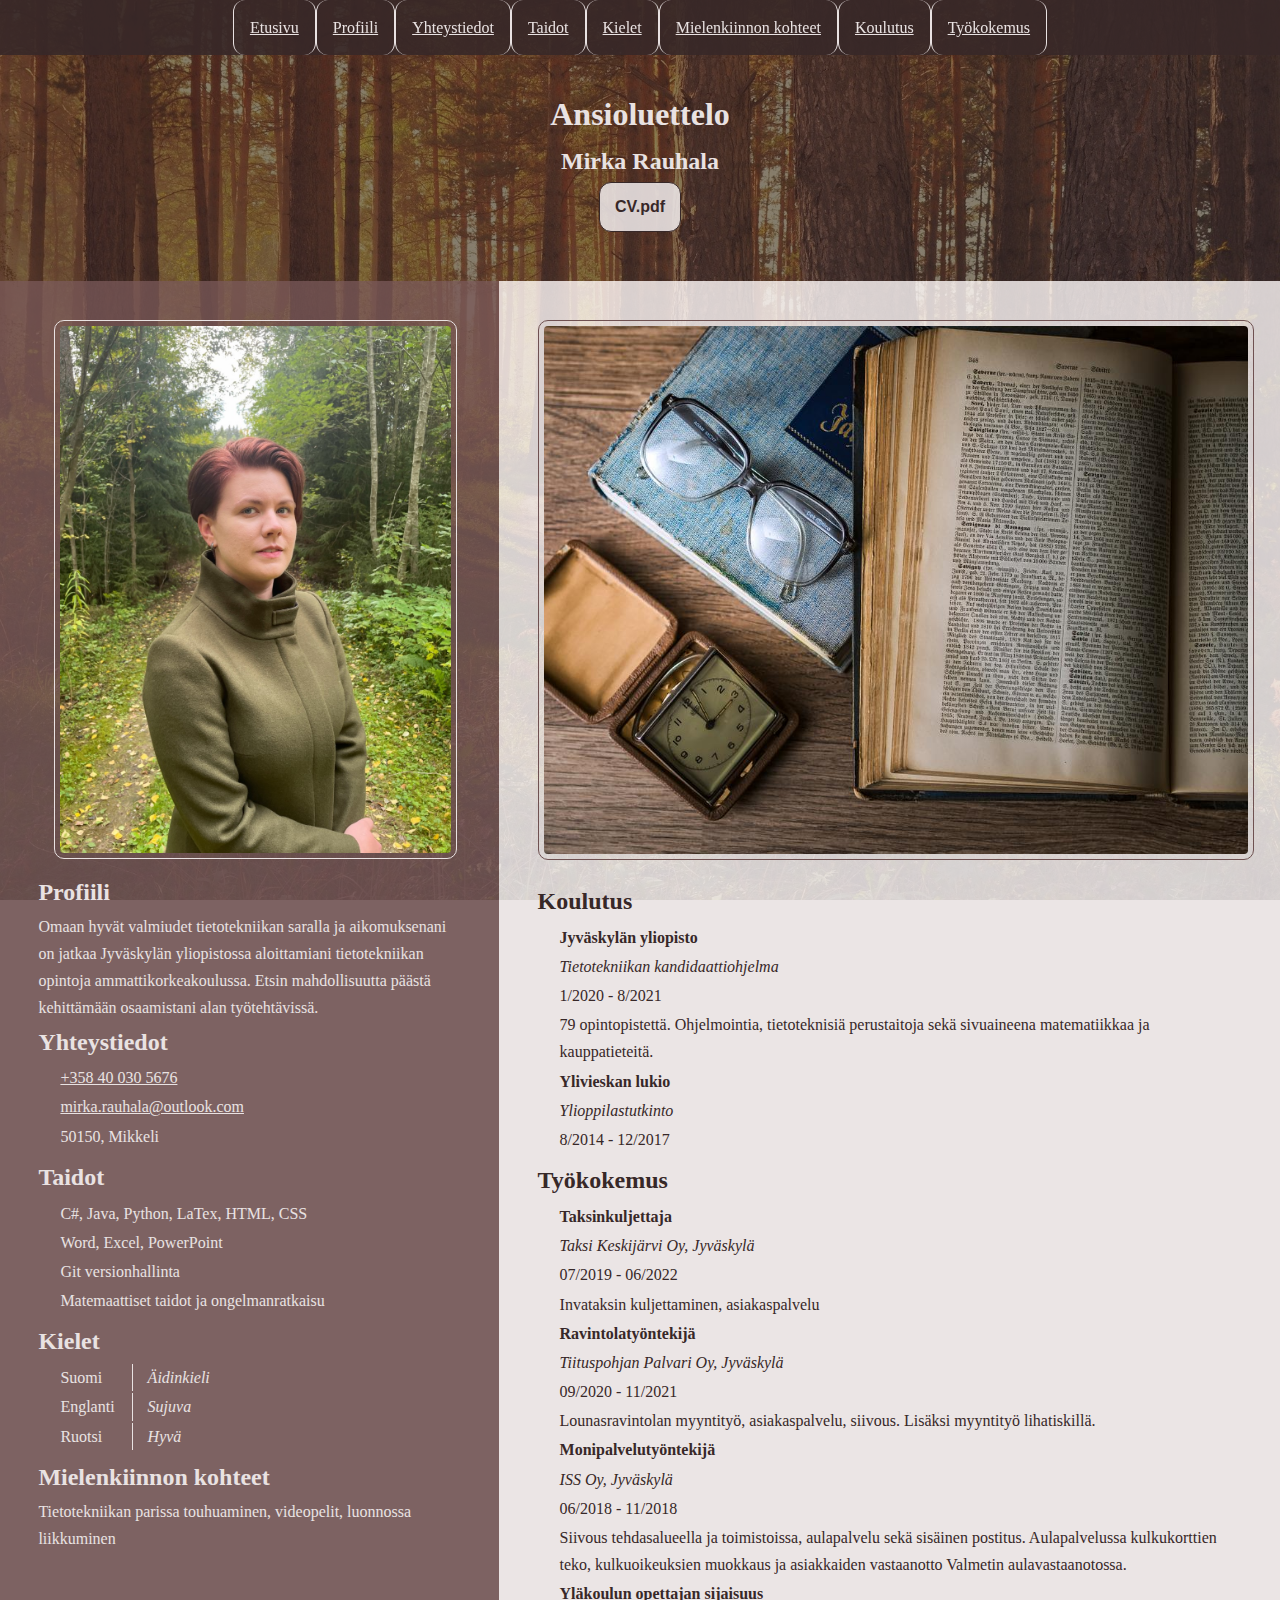
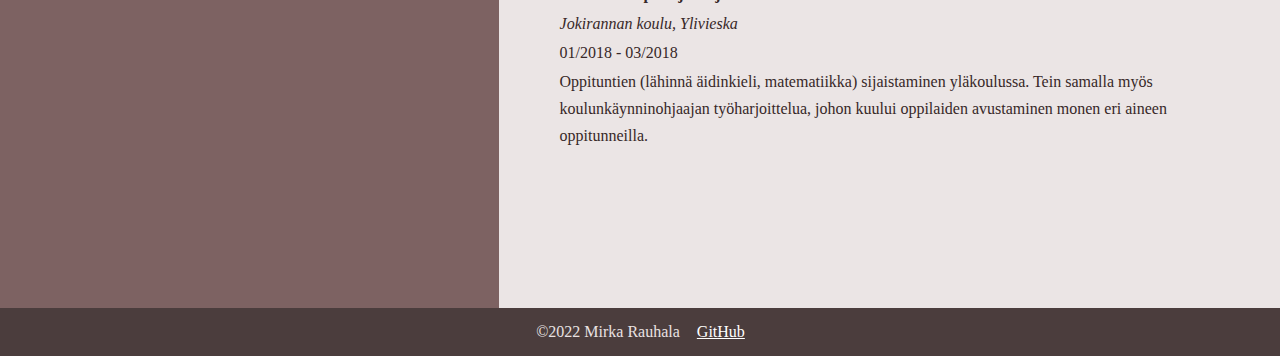
==== commit f74e83fc: "navbar" ====
--- a/cv.html
+++ b/cv.html
@@ -9,6 +9,20 @@
 </head>
 <body>
     <section class="sivu">
+
+        <nav class="navbar">
+            <ul>
+                <li><a class="active" href="">Etusivu</a></li>
+                <li><a href="#profiili">Profiili</a></li>
+                <li><a href="#yhteys">Yhteystiedot</a></li>
+                <li><a href="#taidot">Taidot</a></li>
+                <li><a href="#kielet">Kielet</a></li>
+                <li><a href="#mielenkiinnot">Mielenkiinnon kohteet</a></li>
+                <li><a href="#koulutus">Koulutus</a></li>
+                <li><a href="#kokemus">Työkokemus</a></li>
+            </ul>
+        </nav>
+
         <header class="header">
             <!--<img src="img/cv_kuva.jpg" alt="Mirka Rauhala" style="float: left;width: 10em;"> -->
             <div style="margin: 2.1em">
@@ -17,6 +31,7 @@
                 <button class="button button1" onclick="location.href='/assets/cv.pdf'; target='_blank'"><b>CV.pdf</b></button>
             </div>
         </header>
+
         <!-- <section class="middleleft">
             <img src="img/cv_kuva_scale.jpg" alt="Mirka Rauhala">
         </section>
@@ -24,13 +39,13 @@
             <img src="img/book.jpg" alt="Opiskelu">
         </section> -->
         <section class="leftcol">
-            <div style="width: 92.5%; margin-left: auto; margin-right: auto; padding-bottom: 3%;">
+            <div id="profiili" style="width: 92.5%; margin-left: auto; margin-right: auto; padding-bottom: 3%;">
                 <img style="border:#e9e2e2 solid 1px;" src="img/cv_kuva.jpg" alt="Mirka Rauhala">
             </div>
-            <h2>Profiili</h2>
+            <h2 id="yhteys">Profiili</h2>
             <p>Omaan hyvät valmiudet tietotekniikan saralla ja aikomuksenani on jatkaa Jyväskylän yliopistossa aloittamiani tietotekniikan opintoja ammattikorkeakoulussa. Etsin mahdollisuutta päästä kehittämään osaamistani alan työtehtävissä.</p>
         
-            <h2>Yhteystiedot</h2>
+            <h2 id="taidot">Yhteystiedot</h2>
             <table>
                 <tr>
                     <td><a style="color: #e9e2e2;" href="tel:+358400305676">+358 40 030 5676</a></td>
@@ -42,7 +57,7 @@
                     <td>50150, Mikkeli</td>
                 </tr>
             </table>
-            <h2>Taidot</h2>
+            <h2 id="kielet">Taidot</h2>
             <table>
                 <tr>
                     <td>C#, Java, Python, LaTex, HTML, CSS</td>
@@ -57,7 +72,7 @@
                     <td>Matemaattiset taidot ja ongelmanratkaisu</td>
                 </tr>
             </table>
-            <h2>Kielet</h2>
+            <h2 id="mielenkiinnot">Kielet</h2>
             <table>
                 <tr>
                     <td>Suomi</td>
@@ -72,14 +87,14 @@
                     <td class="td"><i>Hyvä</i></td>
                 </tr>
             </table>
-            <h2>Mielenkiinnon kohteet</h2>
+            <h2 >Mielenkiinnon kohteet</h2>
             <p>Tietotekniikan parissa touhuaminen, videopelit, luonnossa liikkuminen</p>
         </section>
         <section class="rightcol">
-            <div style="width: 100%; padding-bottom: 3%;">
+            <div id="koulutus" style="width: 100%; padding-bottom: 3%;">
                 <img style="border: rgb(111, 81, 81) solid 1px;" src="img/book.jpg" alt="Opiskelu">
             </div>
-            <h2>Koulutus</h2>
+            <h2 id="kokemus" >Koulutus</h2>
             <table>
                 <tr>
                     <td><b>Jyväskylän yliopisto</b></td>
@@ -103,7 +118,7 @@
                     <td>8/2014 - 12/2017</td>
                 </tr>
             </table>
-            <h2>Työkokemus</h2>
+            <h2 >Työkokemus</h2>
             <table>
                 <tr>
                     <td><b>Taksinkuljettaja</b></td>
--- a/tyylit.css
+++ b/tyylit.css
@@ -1,4 +1,8 @@
 /* Tänne tyylit */
+* {
+    margin: 0;
+    padding: 0;
+}
 body {
     box-sizing: border-box;
     background-image: url('img/forest-g54e05bba7_1920.jpg');
@@ -10,7 +14,7 @@
     font-size: 16px;
     margin: 0;
     padding: 0;
-    line-height: 1.5;
+    line-height: 1.7;
 }
 h1 {
     font-size: 32px;
@@ -22,10 +26,11 @@
     
 }
 .header {
-    background-color: rgb(55, 40, 40, 0.9);
+    background-color: rgb(55, 40, 40, 0.6);
     color:#e9e2e2;
     text-align: center;
     padding: 1em;
+    padding-top: 53px;
 }
 /* .middleleft {
     padding: 3%;
@@ -86,13 +91,47 @@
 .rightcoltr {
     padding-left: 15px;
 }
+nav {
+    margin: 0 auto;
+    text-align: center;
+    position:fixed;
+    width: 100%;
+    height: 55px;
+    max-width: 1400px;
+}
+.navbar {
+    background-color: rgb(55, 40, 40, 0.9);;
+}
+ul {
+    list-style-type: none;
+    margin: 0;
+    padding: 0;
+    overflow: hidden;
+    display: inline-block;
+    text-align: center;
+    font-size: 16px;
+}
+li {
+    float: left;
+}
+li a {
+    display:block;
+    color: #e9e2e2;
+    padding: 14px 16px;
+    border-left:#e9e2e2 solid 1px;
+    border-right: #e9e2e2 solid 1px;
+    border-radius: 12px;
+}
+li a:hover {
+    background-color: rgb(233, 226, 226, 0.4);
+}
 .clearfix::after {
     content: "";
     clear: both;
     display: table;
 }
 .button {
-    background-color: #e9e2e2;
+    background-color: rgb(233, 226, 226, 0.9);
     border: #372828 solid 1px;
     color: #372828;
     padding: 15px;
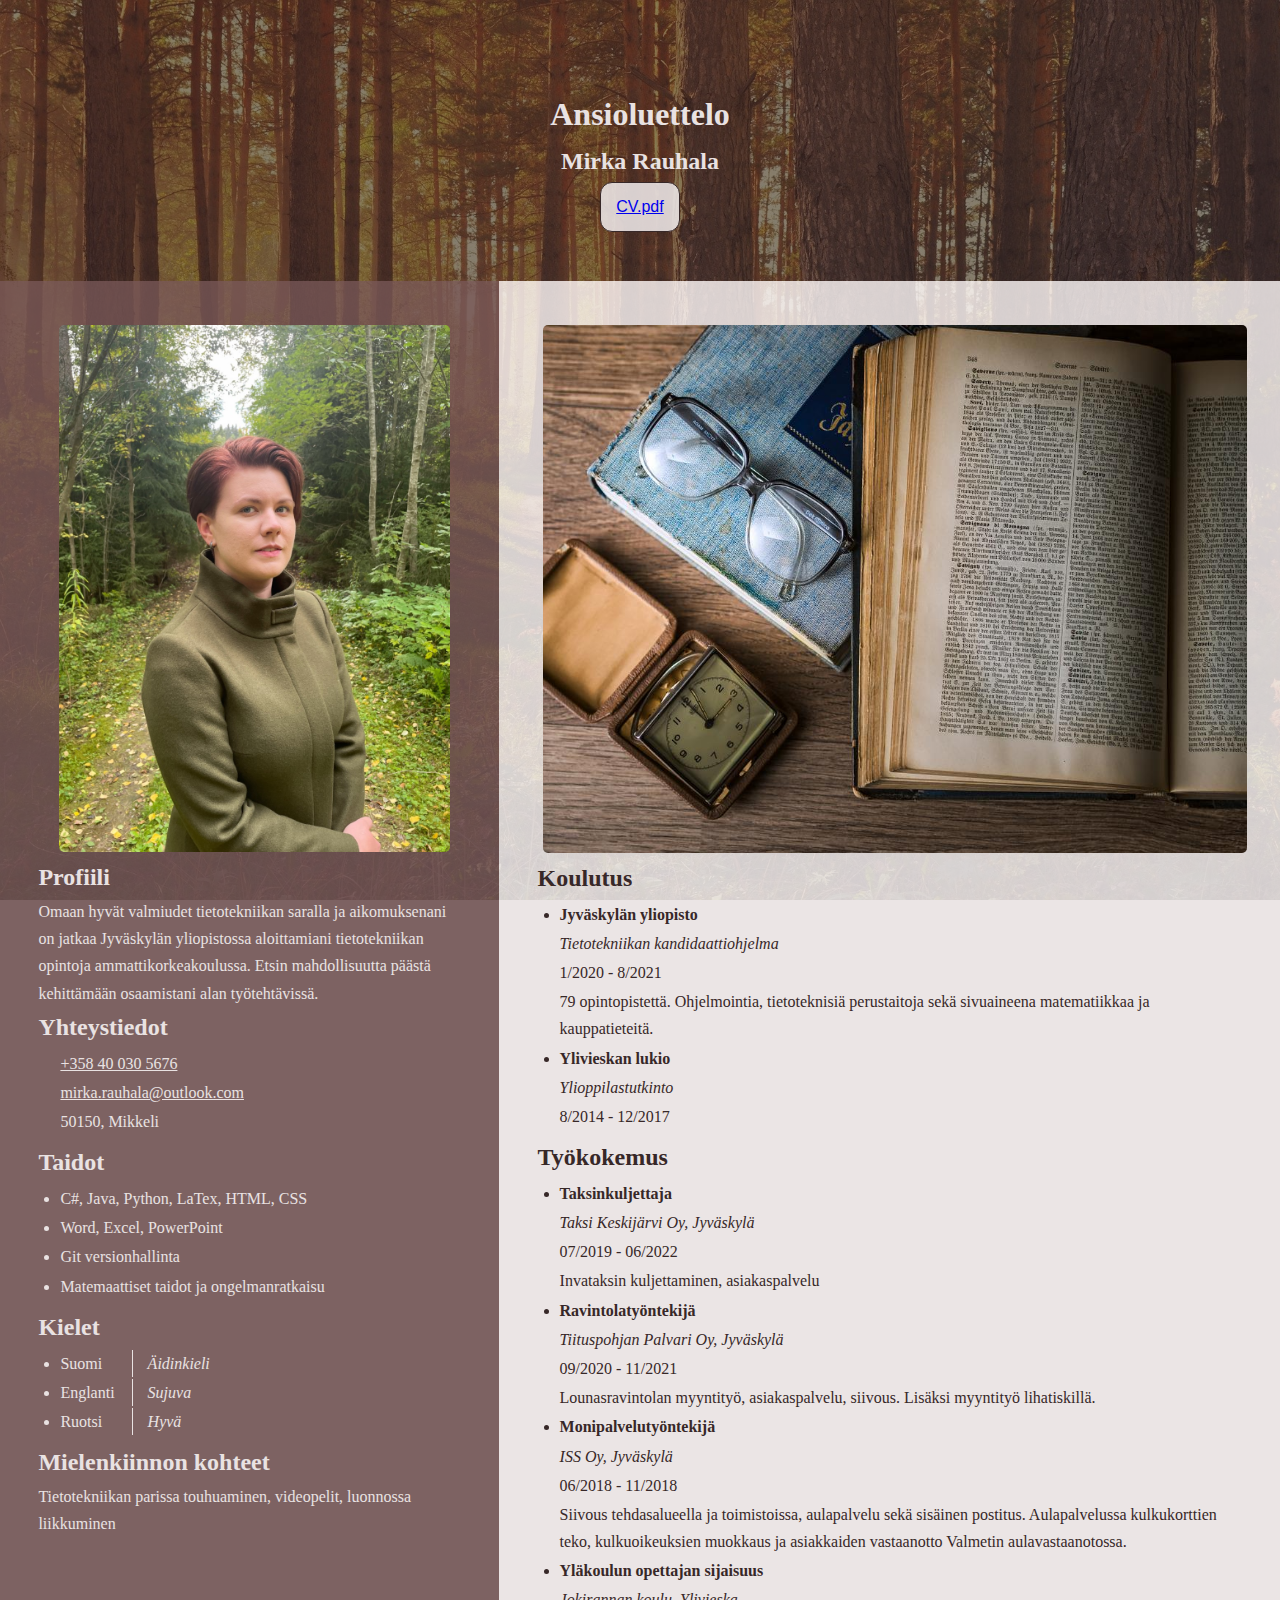
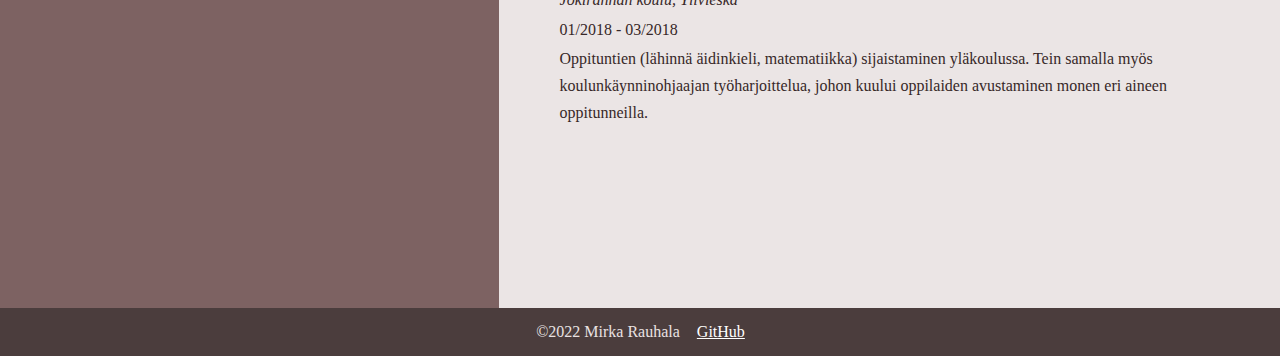
==== commit c43b7d1a: "välivaihe" ====
--- a/cv.html
+++ b/cv.html
@@ -9,29 +9,14 @@
 </head>
 <body>
     <section class="sivu">
-
-        <nav class="navbar">
-            <ul>
-                <li><a class="active" href="">Etusivu</a></li>
-                <li><a href="#profiili">Profiili</a></li>
-                <li><a href="#yhteys">Yhteystiedot</a></li>
-                <li><a href="#taidot">Taidot</a></li>
-                <li><a href="#kielet">Kielet</a></li>
-                <li><a href="#mielenkiinnot">Mielenkiinnon kohteet</a></li>
-                <li><a href="#koulutus">Koulutus</a></li>
-                <li><a href="#kokemus">Työkokemus</a></li>
-            </ul>
-        </nav>
-
         <header class="header">
             <!--<img src="img/cv_kuva.jpg" alt="Mirka Rauhala" style="float: left;width: 10em;"> -->
             <div style="margin: 2.1em">
                 <h1>Ansioluettelo</h1>
                 <h2>Mirka Rauhala</h2>
-                <button class="button button1" onclick="location.href='/assets/cv.pdf'; target='_blank'"><b>CV.pdf</b></button>
+                <button onclick="location.href='assets/cv.pdf'" type="button" class="button button1"><a href="/assets/cv.pdf" target="_blank">CV.pdf</a></button>
             </div>
         </header>
-
         <!-- <section class="middleleft">
             <img src="img/cv_kuva_scale.jpg" alt="Mirka Rauhala">
         </section>
@@ -39,13 +24,13 @@
             <img src="img/book.jpg" alt="Opiskelu">
         </section> -->
         <section class="leftcol">
-            <div id="profiili" style="width: 92.5%; margin-left: auto; margin-right: auto; padding-bottom: 3%;">
-                <img style="border:#e9e2e2 solid 1px;" src="img/cv_kuva.jpg" alt="Mirka Rauhala">
+            <div style="width: 92.5%; margin-left: auto; margin-right: auto;">
+                <img src="img/cv_kuva.jpg" alt="Mirka Rauhala">
             </div>
-            <h2 id="yhteys">Profiili</h2>
+            <h2>Profiili</h2>
             <p>Omaan hyvät valmiudet tietotekniikan saralla ja aikomuksenani on jatkaa Jyväskylän yliopistossa aloittamiani tietotekniikan opintoja ammattikorkeakoulussa. Etsin mahdollisuutta päästä kehittämään osaamistani alan työtehtävissä.</p>
         
-            <h2 id="taidot">Yhteystiedot</h2>
+            <h2>Yhteystiedot</h2>
             <table>
                 <tr>
                     <td><a style="color: #e9e2e2;" href="tel:+358400305676">+358 40 030 5676</a></td>
@@ -57,47 +42,47 @@
                     <td>50150, Mikkeli</td>
                 </tr>
             </table>
-            <h2 id="kielet">Taidot</h2>
+            <h2>Taidot</h2>
             <table>
                 <tr>
-                    <td>C#, Java, Python, LaTex, HTML, CSS</td>
+                    <td><li>C#, Java, Python, LaTex, HTML, CSS</li></td>
                 </tr>
                 <tr>
-                    <td>Word, Excel, PowerPoint</td>
+                    <td><li>Word, Excel, PowerPoint</li></td>
                 </tr>
                 <tr>
-                    <td>Git versionhallinta</td>
+                    <td><li>Git versionhallinta</li></td>
                 </tr>
                 <tr>
-                    <td>Matemaattiset taidot ja ongelmanratkaisu</td>
+                    <td><li>Matemaattiset taidot ja ongelmanratkaisu</li></td>
                 </tr>
             </table>
-            <h2 id="mielenkiinnot">Kielet</h2>
+            <h2>Kielet</h2>
             <table>
                 <tr>
-                    <td>Suomi</td>
+                    <td><li>Suomi</li></td>
                     <td class="td"><i>Äidinkieli</i></td>
                 </tr>
                 <tr>
-                    <td>Englanti</td>
+                    <td><li>Englanti</li> </td>
                     <td class="td"><i>Sujuva</i></td>
                 </tr>
                 <tr>
-                    <td>Ruotsi</td>
+                    <td><li>Ruotsi</li></td>
                     <td class="td"><i>Hyvä</i></td>
                 </tr>
             </table>
-            <h2 >Mielenkiinnon kohteet</h2>
+            <h2>Mielenkiinnon kohteet</h2>
             <p>Tietotekniikan parissa touhuaminen, videopelit, luonnossa liikkuminen</p>
         </section>
         <section class="rightcol">
-            <div id="koulutus" style="width: 100%; padding-bottom: 3%;">
-                <img style="border: rgb(111, 81, 81) solid 1px;" src="img/book.jpg" alt="Opiskelu">
+            <div style="width: 100%;">
+                <img src="img/book.jpg" alt="Opiskelu">
             </div>
-            <h2 id="kokemus" >Koulutus</h2>
+            <h2>Koulutus</h2>
             <table>
                 <tr>
-                    <td><b>Jyväskylän yliopisto</b></td>
+                    <td><li><b>Jyväskylän yliopisto</b></li></td>
                 </tr>
                 <tr class="rightcoltr">
                     <td><i>Tietotekniikan kandidaattiohjelma</i></td>
@@ -109,7 +94,7 @@
                     <td>79 opintopistettä. Ohjelmointia, tietoteknisiä perustaitoja sekä sivuaineena matematiikkaa ja kauppatieteitä.</td>
                 </tr>
                 <tr>
-                    <td><b>Ylivieskan lukio</b></td>
+                    <td><li><b>Ylivieskan lukio</b></li></td>
                 </tr>
                 <tr class="rightcoltr">
                     <td><i>Ylioppilastutkinto</i></td>
@@ -118,10 +103,10 @@
                     <td>8/2014 - 12/2017</td>
                 </tr>
             </table>
-            <h2 >Työkokemus</h2>
+            <h2>Työkokemus</h2>
             <table>
                 <tr>
-                    <td><b>Taksinkuljettaja</b></td>
+                    <td><li><b>Taksinkuljettaja</b></li></td>
                 </tr>
                 <tr class="rightcoltr">
                     <td><i>Taksi Keskijärvi Oy, Jyväskylä</i></td>
@@ -133,7 +118,7 @@
                     <td>Invataksin kuljettaminen, asiakaspalvelu</td>
                 </tr>
                 <tr>
-                    <td><b>Ravintolatyöntekijä</b></td>
+                    <td><li><b>Ravintolatyöntekijä</b></li></td>
                 </tr>
                 <tr class="rightcoltr">
                     <td><i>Tiituspohjan Palvari Oy, Jyväskylä</i></td>
@@ -145,7 +130,7 @@
                     <td>Lounasravintolan myyntityö, asiakaspalvelu, siivous. Lisäksi myyntityö lihatiskillä.</td>
                 </tr>
                 <tr>
-                    <td><b>Monipalvelutyöntekijä</b></td>
+                    <td><li><b>Monipalvelutyöntekijä</b></li></td>
                 </tr>
                 <tr class="rightcoltr">
                     <td><i>ISS Oy, Jyväskylä</i></td>
@@ -157,7 +142,7 @@
                     <td>Siivous tehdasalueella ja toimistoissa, aulapalvelu sekä sisäinen postitus. Aulapalvelussa kulkukorttien teko, kulkuoikeuksien muokkaus ja asiakkaiden vastaanotto Valmetin aulavastaanotossa.</td>
                 </tr>
                 <tr>
-                    <td><b>Yläkoulun opettajan sijaisuus</b></td>
+                    <td><li><b>Yläkoulun opettajan sijaisuus</b></li></td>
                 </tr>
                 <tr class="rightcoltr">
                     <td><i>Jokirannan koulu, Ylivieska</i></td>
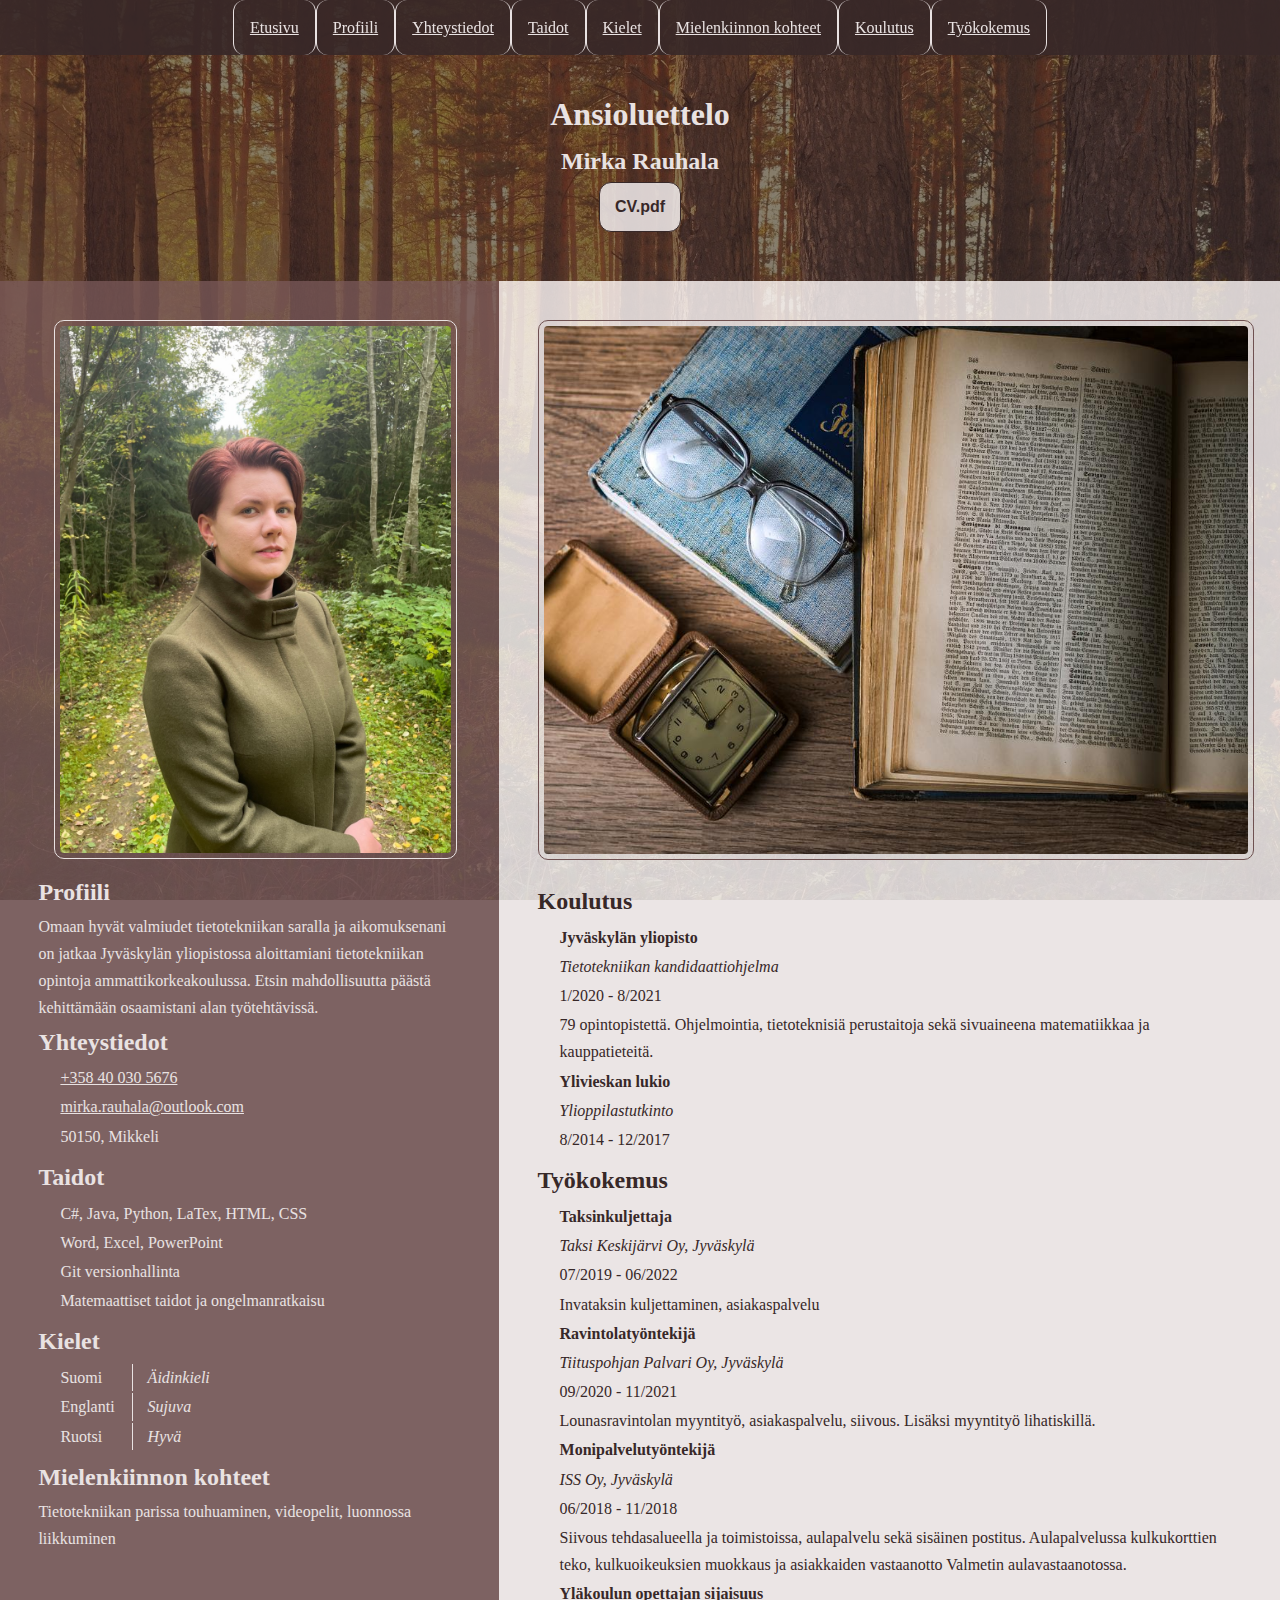
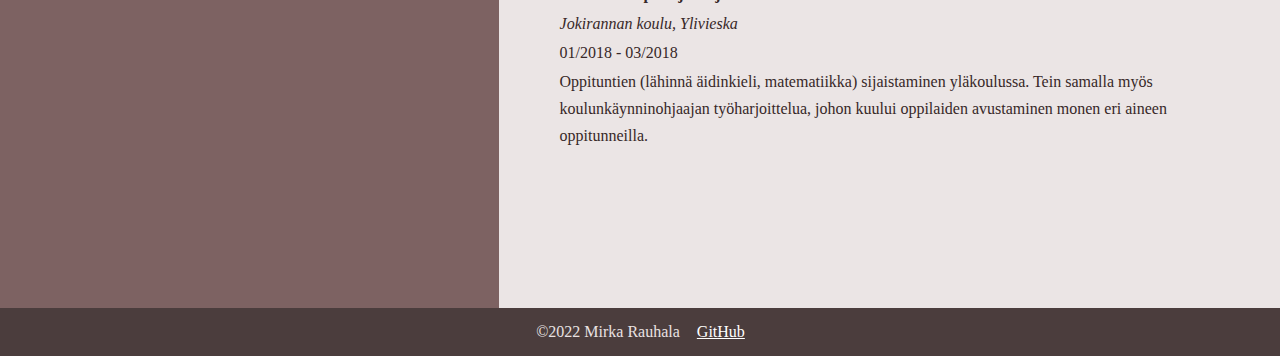
==== commit 6735c482: "viimeisin versio" ====
--- a/cv.html
+++ b/cv.html
@@ -9,14 +9,29 @@
 </head>
 <body>
     <section class="sivu">
+        
+        <nav class="navbar">
+            <ul>
+                <li><a class="active" href="">Etusivu</a></li>
+                <li><a href="#profiili">Profiili</a></li>
+                <li><a href="#yhteys">Yhteystiedot</a></li>
+                <li><a href="#taidot">Taidot</a></li>
+                <li><a href="#kielet">Kielet</a></li>
+                <li><a href="#mielenkiinnot">Mielenkiinnon kohteet</a></li>
+                <li><a href="#koulutus">Koulutus</a></li>
+                <li><a href="#kokemus">Työkokemus</a></li>
+            </ul>
+        </nav>
+
         <header class="header">
             <!--<img src="img/cv_kuva.jpg" alt="Mirka Rauhala" style="float: left;width: 10em;"> -->
             <div style="margin: 2.1em">
                 <h1>Ansioluettelo</h1>
                 <h2>Mirka Rauhala</h2>
-                <button onclick="location.href='assets/cv.pdf'" type="button" class="button button1"><a href="/assets/cv.pdf" target="_blank">CV.pdf</a></button>
+                <button class="button button1" onclick="location.href='/assets/cv.pdf'; target='_blank'"><b>CV.pdf</b></button>
             </div>
         </header>
+
         <!-- <section class="middleleft">
             <img src="img/cv_kuva_scale.jpg" alt="Mirka Rauhala">
         </section>
@@ -24,13 +39,13 @@
             <img src="img/book.jpg" alt="Opiskelu">
         </section> -->
         <section class="leftcol">
-            <div style="width: 92.5%; margin-left: auto; margin-right: auto;">
-                <img src="img/cv_kuva.jpg" alt="Mirka Rauhala">
+            <div id="profiili" style="width: 92.5%; margin-left: auto; margin-right: auto; padding-bottom: 3%;">
+                <img style="border:#e9e2e2 solid 1px;" src="img/cv_kuva.jpg" alt="Mirka Rauhala">
             </div>
-            <h2>Profiili</h2>
+            <h2 id="yhteys">Profiili</h2>
             <p>Omaan hyvät valmiudet tietotekniikan saralla ja aikomuksenani on jatkaa Jyväskylän yliopistossa aloittamiani tietotekniikan opintoja ammattikorkeakoulussa. Etsin mahdollisuutta päästä kehittämään osaamistani alan työtehtävissä.</p>
         
-            <h2>Yhteystiedot</h2>
+            <h2 id="taidot">Yhteystiedot</h2>
             <table>
                 <tr>
                     <td><a style="color: #e9e2e2;" href="tel:+358400305676">+358 40 030 5676</a></td>
@@ -42,47 +57,47 @@
                     <td>50150, Mikkeli</td>
                 </tr>
             </table>
-            <h2>Taidot</h2>
+            <h2 id="kielet">Taidot</h2>
             <table>
                 <tr>
-                    <td><li>C#, Java, Python, LaTex, HTML, CSS</li></td>
+                    <td>C#, Java, Python, LaTex, HTML, CSS</td>
                 </tr>
                 <tr>
-                    <td><li>Word, Excel, PowerPoint</li></td>
+                    <td>Word, Excel, PowerPoint</td>
                 </tr>
                 <tr>
-                    <td><li>Git versionhallinta</li></td>
+                    <td>Git versionhallinta</td>
                 </tr>
                 <tr>
-                    <td><li>Matemaattiset taidot ja ongelmanratkaisu</li></td>
+                    <td>Matemaattiset taidot ja ongelmanratkaisu</td>
                 </tr>
             </table>
-            <h2>Kielet</h2>
+            <h2 id="mielenkiinnot">Kielet</h2>
             <table>
                 <tr>
-                    <td><li>Suomi</li></td>
+                    <td>Suomi</td>
                     <td class="td"><i>Äidinkieli</i></td>
                 </tr>
                 <tr>
-                    <td><li>Englanti</li> </td>
+                    <td>Englanti</td>
                     <td class="td"><i>Sujuva</i></td>
                 </tr>
                 <tr>
-                    <td><li>Ruotsi</li></td>
+                    <td>Ruotsi</td>
                     <td class="td"><i>Hyvä</i></td>
                 </tr>
             </table>
-            <h2>Mielenkiinnon kohteet</h2>
+            <h2 >Mielenkiinnon kohteet</h2>
             <p>Tietotekniikan parissa touhuaminen, videopelit, luonnossa liikkuminen</p>
         </section>
         <section class="rightcol">
-            <div style="width: 100%;">
-                <img src="img/book.jpg" alt="Opiskelu">
+            <div id="koulutus" style="width: 100%; padding-bottom: 3%;">
+                <img style="border: rgb(111, 81, 81) solid 1px;" src="img/book.jpg" alt="Opiskelu">
             </div>
-            <h2>Koulutus</h2>
+            <h2 id="kokemus" >Koulutus</h2>
             <table>
                 <tr>
-                    <td><li><b>Jyväskylän yliopisto</b></li></td>
+                    <td><b>Jyväskylän yliopisto</b></td>
                 </tr>
                 <tr class="rightcoltr">
                     <td><i>Tietotekniikan kandidaattiohjelma</i></td>
@@ -94,7 +109,7 @@
                     <td>79 opintopistettä. Ohjelmointia, tietoteknisiä perustaitoja sekä sivuaineena matematiikkaa ja kauppatieteitä.</td>
                 </tr>
                 <tr>
-                    <td><li><b>Ylivieskan lukio</b></li></td>
+                    <td><b>Ylivieskan lukio</b></td>
                 </tr>
                 <tr class="rightcoltr">
                     <td><i>Ylioppilastutkinto</i></td>
@@ -103,10 +118,10 @@
                     <td>8/2014 - 12/2017</td>
                 </tr>
             </table>
-            <h2>Työkokemus</h2>
+            <h2 >Työkokemus</h2>
             <table>
                 <tr>
-                    <td><li><b>Taksinkuljettaja</b></li></td>
+                    <td><b>Taksinkuljettaja</b></td>
                 </tr>
                 <tr class="rightcoltr">
                     <td><i>Taksi Keskijärvi Oy, Jyväskylä</i></td>
@@ -118,7 +133,7 @@
                     <td>Invataksin kuljettaminen, asiakaspalvelu</td>
                 </tr>
                 <tr>
-                    <td><li><b>Ravintolatyöntekijä</b></li></td>
+                    <td><b>Ravintolatyöntekijä</b></td>
                 </tr>
                 <tr class="rightcoltr">
                     <td><i>Tiituspohjan Palvari Oy, Jyväskylä</i></td>
@@ -130,7 +145,7 @@
                     <td>Lounasravintolan myyntityö, asiakaspalvelu, siivous. Lisäksi myyntityö lihatiskillä.</td>
                 </tr>
                 <tr>
-                    <td><li><b>Monipalvelutyöntekijä</b></li></td>
+                    <td><b>Monipalvelutyöntekijä</b></td>
                 </tr>
                 <tr class="rightcoltr">
                     <td><i>ISS Oy, Jyväskylä</i></td>
@@ -142,7 +157,7 @@
                     <td>Siivous tehdasalueella ja toimistoissa, aulapalvelu sekä sisäinen postitus. Aulapalvelussa kulkukorttien teko, kulkuoikeuksien muokkaus ja asiakkaiden vastaanotto Valmetin aulavastaanotossa.</td>
                 </tr>
                 <tr>
-                    <td><li><b>Yläkoulun opettajan sijaisuus</b></li></td>
+                    <td><b>Yläkoulun opettajan sijaisuus</b></td>
                 </tr>
                 <tr class="rightcoltr">
                     <td><i>Jokirannan koulu, Ylivieska</i></td>
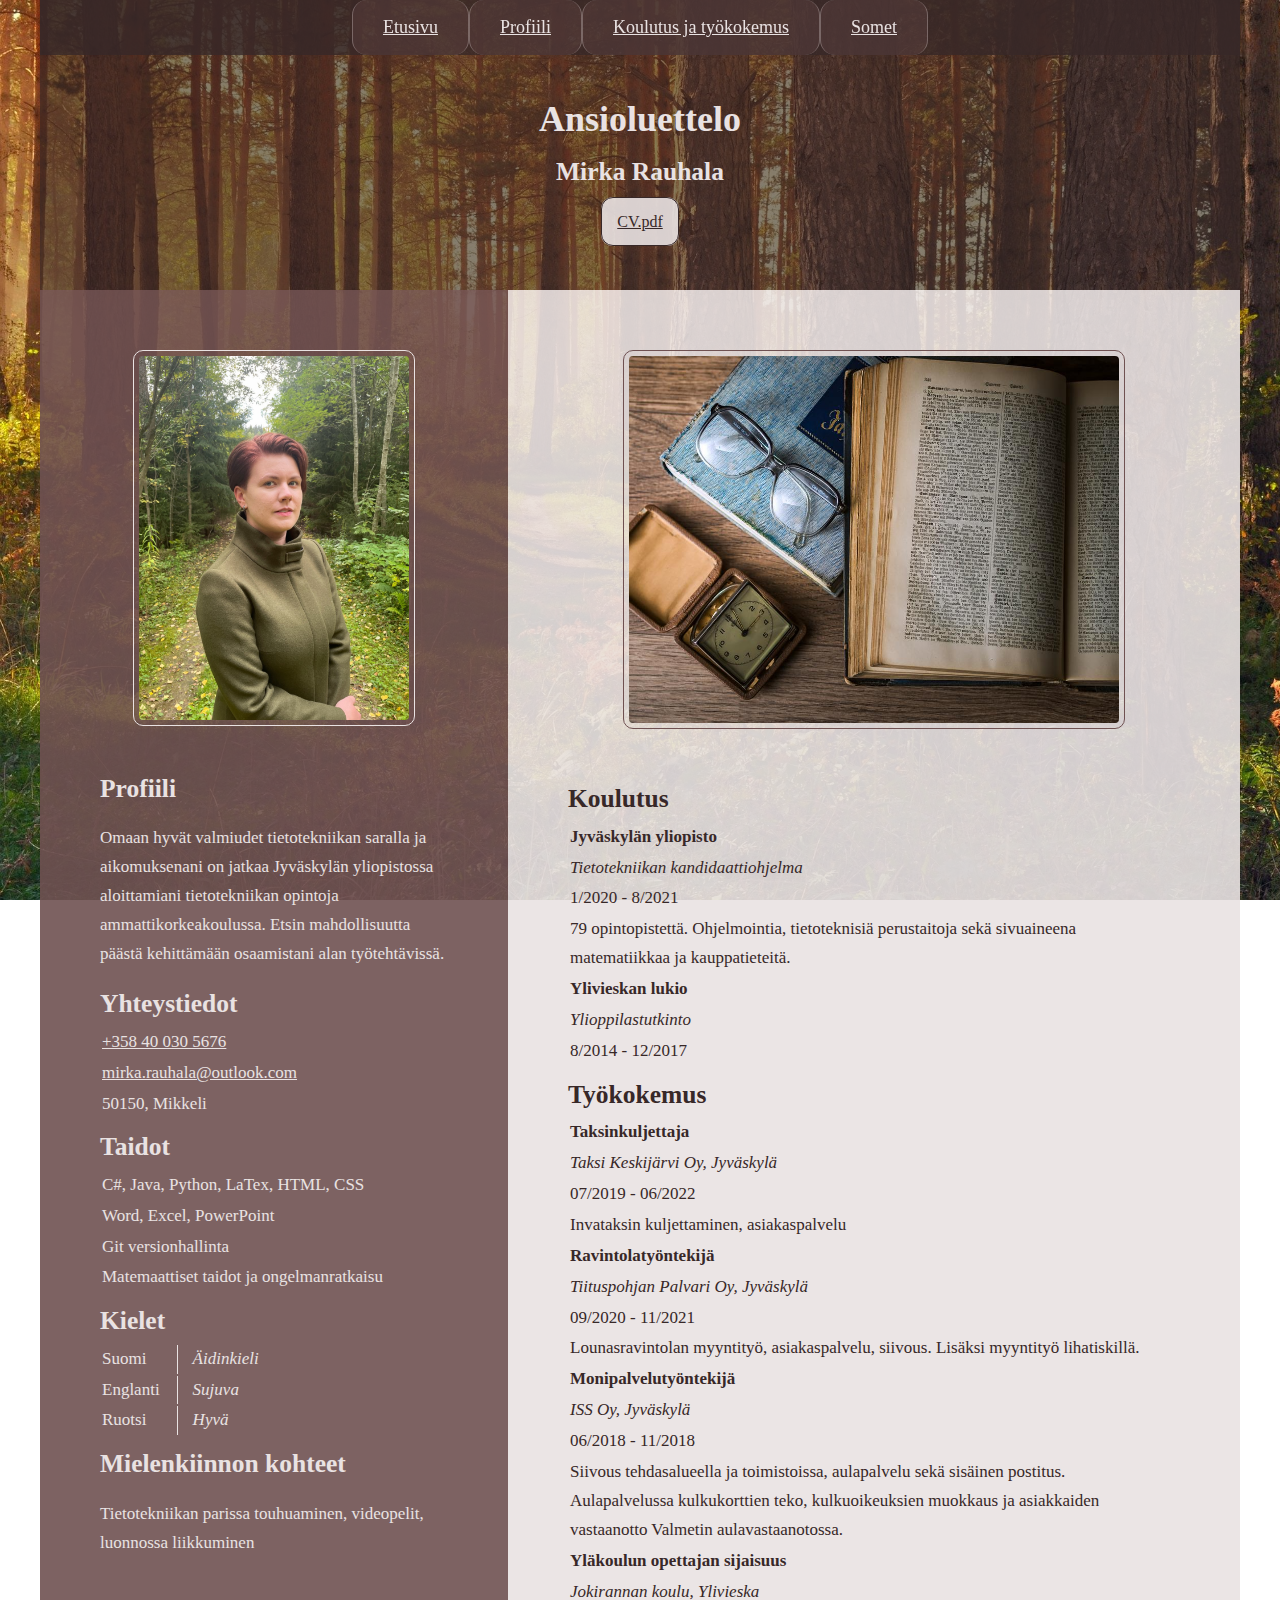
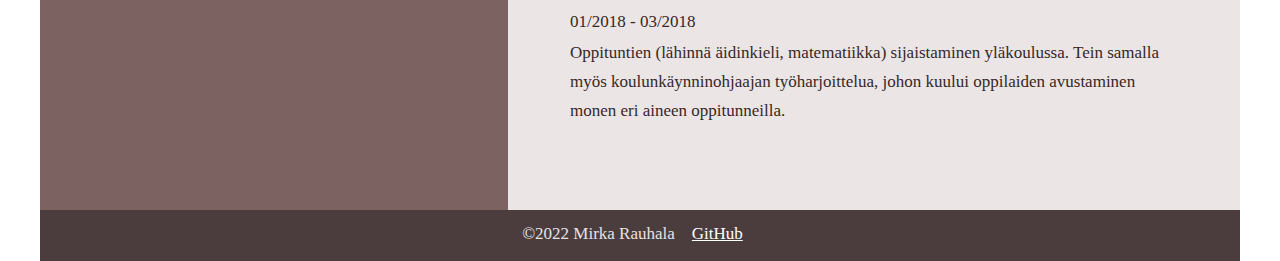
==== commit a5190926: "Kehitetty responsiivisuutta pienelle resoluutiolle" ====
--- a/cv.html
+++ b/cv.html
@@ -14,12 +14,12 @@
             <ul>
                 <li><a class="active" href="">Etusivu</a></li>
                 <li><a href="#profiili">Profiili</a></li>
-                <li><a href="#yhteys">Yhteystiedot</a></li>
-                <li><a href="#taidot">Taidot</a></li>
-                <li><a href="#kielet">Kielet</a></li>
+                <li><a href="#koulutus">Koulutus ja työkokemus</a></li>
+                <li><a href="#yhteys">Somet</a></li>
+                <!--<li><a href="#kielet">Kielet</a></li>
                 <li><a href="#mielenkiinnot">Mielenkiinnon kohteet</a></li>
-                <li><a href="#koulutus">Koulutus</a></li>
-                <li><a href="#kokemus">Työkokemus</a></li>
+                <li><a href="#koulutus">Koulutus ja työkokemus</a></li>
+                <li><a href="#kokemus">Työkokemus</a></li> -->
             </ul>
         </nav>
 
@@ -27,8 +27,9 @@
             <!--<img src="img/cv_kuva.jpg" alt="Mirka Rauhala" style="float: left;width: 10em;"> -->
             <div style="margin: 2.1em">
                 <h1>Ansioluettelo</h1>
-                <h2>Mirka Rauhala</h2>
-                <button class="button button1" onclick="location.href='/assets/cv.pdf'; target='_blank'"><b>CV.pdf</b></button>
+                <h2 style="margin-bottom: 15px;">Mirka Rauhala</h2>
+                <!--<button class="button button1" onclick="location.href='/assets/cv.pdf'" formtarget="_blank"><b>CV.pdf</b></button>-->
+                <a type="button" href="/assets/cv.pdf" target="_blank" class="button button1">CV.pdf</a>
             </div>
         </header>
 
@@ -39,13 +40,13 @@
             <img src="img/book.jpg" alt="Opiskelu">
         </section> -->
         <section class="leftcol">
-            <div id="profiili" style="width: 92.5%; margin-left: auto; margin-right: auto; padding-bottom: 3%;">
+            <div id="profiili" style="width: 97%; margin-left: auto; margin-right: auto; padding-bottom: 3%;">
                 <img style="border:#e9e2e2 solid 1px;" src="img/cv_kuva.jpg" alt="Mirka Rauhala">
             </div>
-            <h2 id="yhteys">Profiili</h2>
+            <h2>Profiili</h2>
             <p>Omaan hyvät valmiudet tietotekniikan saralla ja aikomuksenani on jatkaa Jyväskylän yliopistossa aloittamiani tietotekniikan opintoja ammattikorkeakoulussa. Etsin mahdollisuutta päästä kehittämään osaamistani alan työtehtävissä.</p>
         
-            <h2 id="taidot">Yhteystiedot</h2>
+            <h2>Yhteystiedot</h2>
             <table>
                 <tr>
                     <td><a style="color: #e9e2e2;" href="tel:+358400305676">+358 40 030 5676</a></td>
@@ -57,7 +58,7 @@
                     <td>50150, Mikkeli</td>
                 </tr>
             </table>
-            <h2 id="kielet">Taidot</h2>
+            <h2>Taidot</h2>
             <table>
                 <tr>
                     <td>C#, Java, Python, LaTex, HTML, CSS</td>
@@ -72,7 +73,7 @@
                     <td>Matemaattiset taidot ja ongelmanratkaisu</td>
                 </tr>
             </table>
-            <h2 id="mielenkiinnot">Kielet</h2>
+            <h2>Kielet</h2>
             <table>
                 <tr>
                     <td>Suomi</td>
@@ -94,7 +95,7 @@
             <div id="koulutus" style="width: 100%; padding-bottom: 3%;">
                 <img style="border: rgb(111, 81, 81) solid 1px;" src="img/book.jpg" alt="Opiskelu">
             </div>
-            <h2 id="kokemus" >Koulutus</h2>
+            <h2>Koulutus</h2>
             <table>
                 <tr>
                     <td><b>Jyväskylän yliopisto</b></td>
@@ -170,7 +171,7 @@
                 </tr>
             </table>
         </section>
-        <footer>
+        <footer id="yhteys">
             <table style="margin-left:auto;margin-right:auto;">
                 <tr>
                     <td>©2022 Mirka Rauhala</td>
--- a/tyylit.css
+++ b/tyylit.css
@@ -11,16 +11,20 @@
     background-size: cover;
     color: #372828;
     font-family: 'Palatino', 'Times New Roman', Times, serif;
-    font-size: 16px;
+    font-size: 17px;
     margin: 0;
     padding: 0;
     line-height: 1.7;
 }
 h1 {
-    font-size: 32px;
+    font-size: 36px;
+}
+p {
+    margin-top: 4%;
+    margin-bottom: 4%;
 }
 .sivu {
-    max-width: 1400px; 
+    max-width: 1200px; 
     margin-left:auto; 
     margin-right:auto;
     
@@ -54,23 +58,24 @@
     float: left;
     background-color:rgb(111, 81, 81, 0.9);
     color:#e9e2e2;
-    width: 33%;
-    padding: 3%;
-    height:95em;
-    min-height: 1550px;
+    width: 29%;
+    padding: 5%;
+    height:70em;
+    min-height: 1400px;
 }
 .rightcol {
     float: left;
     background-color:rgb(233, 226, 226, 0.9);
-    padding: 3%;
-    width: 55%;
-    height: 95em;
-    min-height: 1550px;
+    padding: 5%;
+    width: 51%;
+    height: 70em;
+    min-height: 1400px;
 }
 img {
-    width: 100%;
+    width: 80%;
     margin-left: auto;
     margin-right: auto;
+    margin-bottom: 30px;
     display: block;
     border-radius: 10px;
     padding: 5px;
@@ -78,10 +83,9 @@
 table {
     border: none;
     padding-bottom: 5px;
-    margin-left: 20px;
 }
 td {
-    text-align: left;
+    text-align:left;
     padding-right: 15px;
 }
 .td {
@@ -97,10 +101,10 @@
     position:fixed;
     width: 100%;
     height: 55px;
-    max-width: 1400px;
+    max-width: 1200px;
 }
 .navbar {
-    background-color: rgb(55, 40, 40, 0.9);;
+    background-color: rgb(55, 40, 40, 0.8);;
 }
 ul {
     list-style-type: none;
@@ -109,7 +113,7 @@
     overflow: hidden;
     display: inline-block;
     text-align: center;
-    font-size: 16px;
+    font-size: 18px;
 }
 li {
     float: left;
@@ -117,10 +121,11 @@
 li a {
     display:block;
     color: #e9e2e2;
-    padding: 14px 16px;
-    border-left:#e9e2e2 solid 1px;
-    border-right: #e9e2e2 solid 1px;
-    border-radius: 12px;
+    padding: 12px 30px;
+    border-left:rgb(233, 226, 226, 0.3) solid 1px;
+    border-right: rgb(233, 226, 226, 0.3) solid 1px;
+    border-radius: 15px;
+    background-color: rgb(111, 81, 81, 0.3);
 }
 li a:hover {
     background-color: rgb(233, 226, 226, 0.4);
@@ -147,8 +152,61 @@
     background-color:rgb(55, 40, 40, 0.9);
     color:#e9e2e2;
     text-align: center;
-    padding: 0.5em;
+    padding-top: 0.5em;
+    padding-bottom: 0.5em;
     height: 2em;
     width: 100%;
     float: left;
 }
+
+
+@media screen and (max-width: 660px) {
+    .leftcol, .rightcol {
+        width: 80%;
+        padding-left: 10%;
+        padding-right: 10%;
+        text-align: center;
+        height: fit-content;
+        min-height: 0;
+    }
+    .header {
+        padding-top: 150px;
+    }
+    h2 {
+        text-align: center;
+    }
+    nav {
+        height: fit-content;
+    }
+    ul {
+        text-align: center;
+        float: none;
+        overflow: hidden;
+        display: block;
+        text-align: center;
+        font-size: 16px;
+    }
+    li {
+        float: none;
+    }
+    li a {
+        color: #e9e2e2;
+        padding: 5px 5px;
+        border-left: none;
+        border-right: none;
+        border-radius: 0;
+        background-color: none;
+        font-size: 18px;
+    }
+    table {
+        margin-left: auto;
+        margin-right: auto;
+    }
+    td {
+        text-align: center;
+    }
+    img {
+        width: auto;
+        height: 300px;
+    }
+}